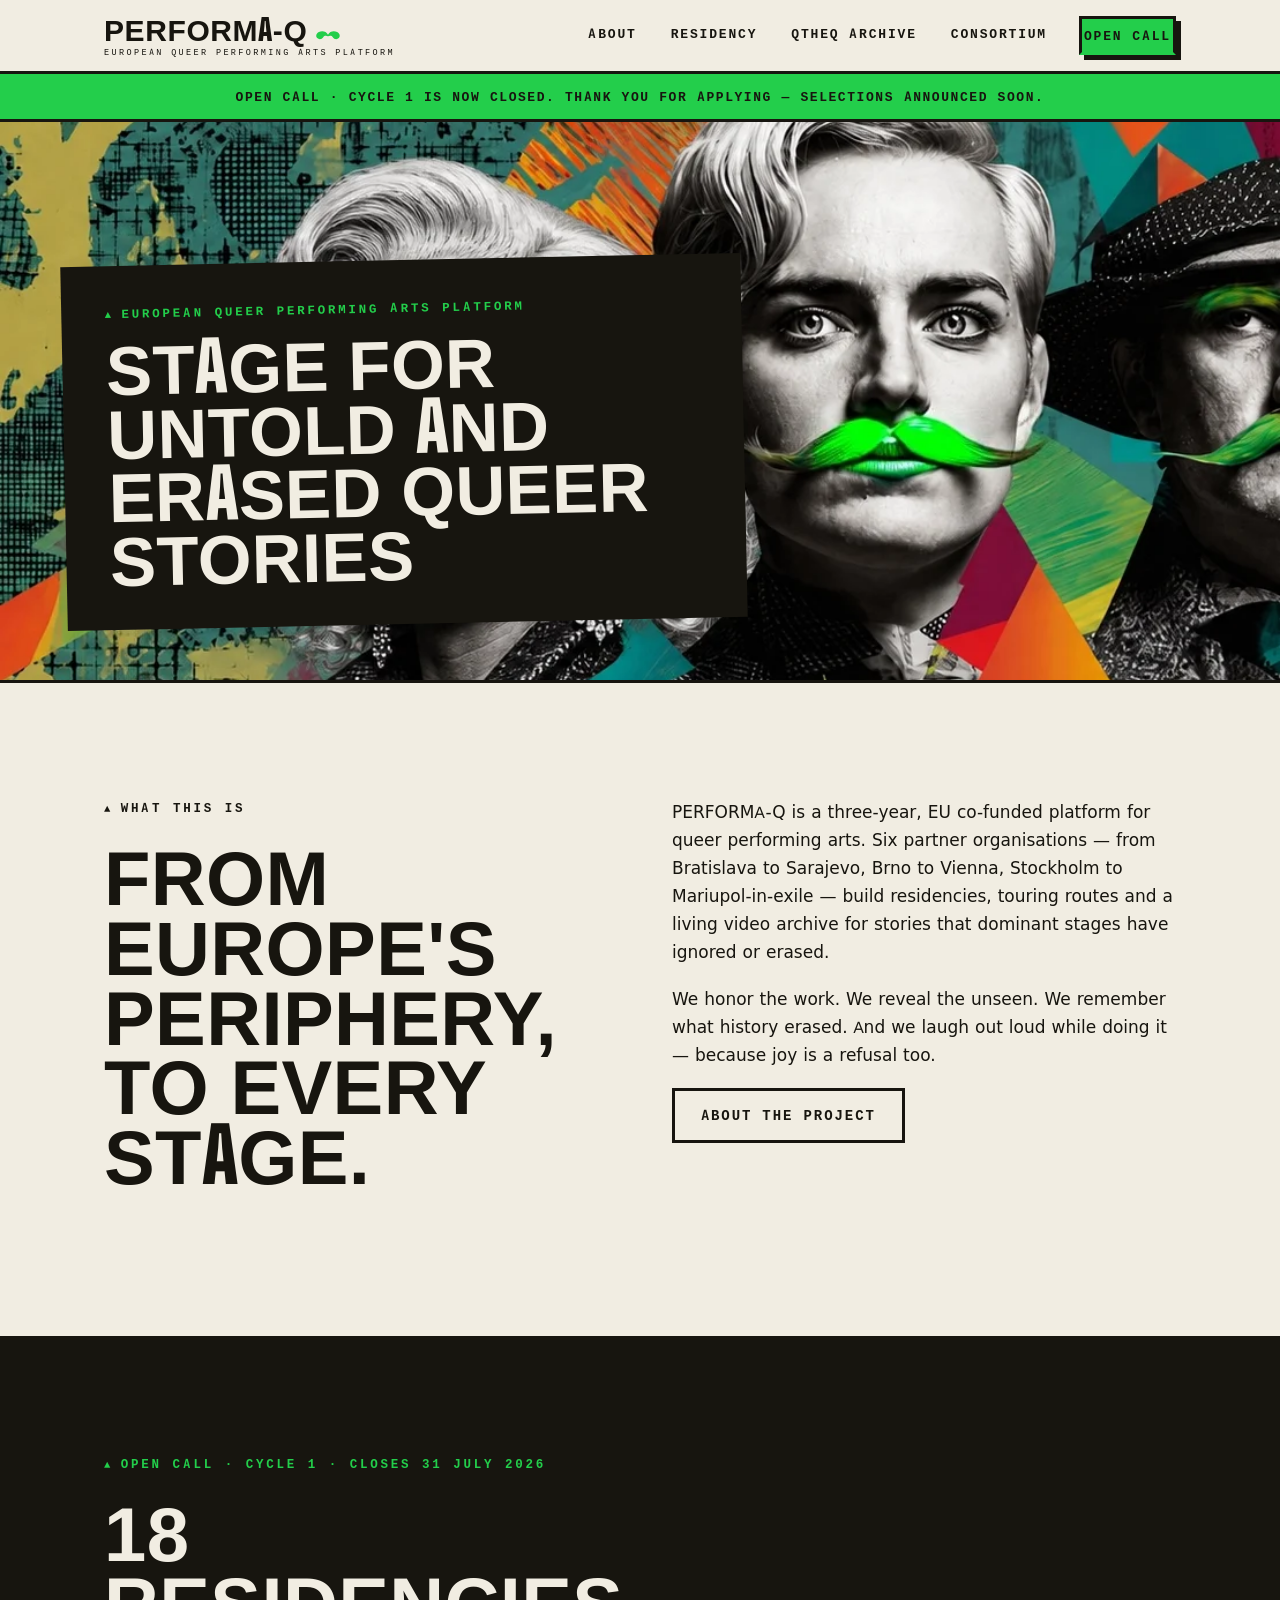
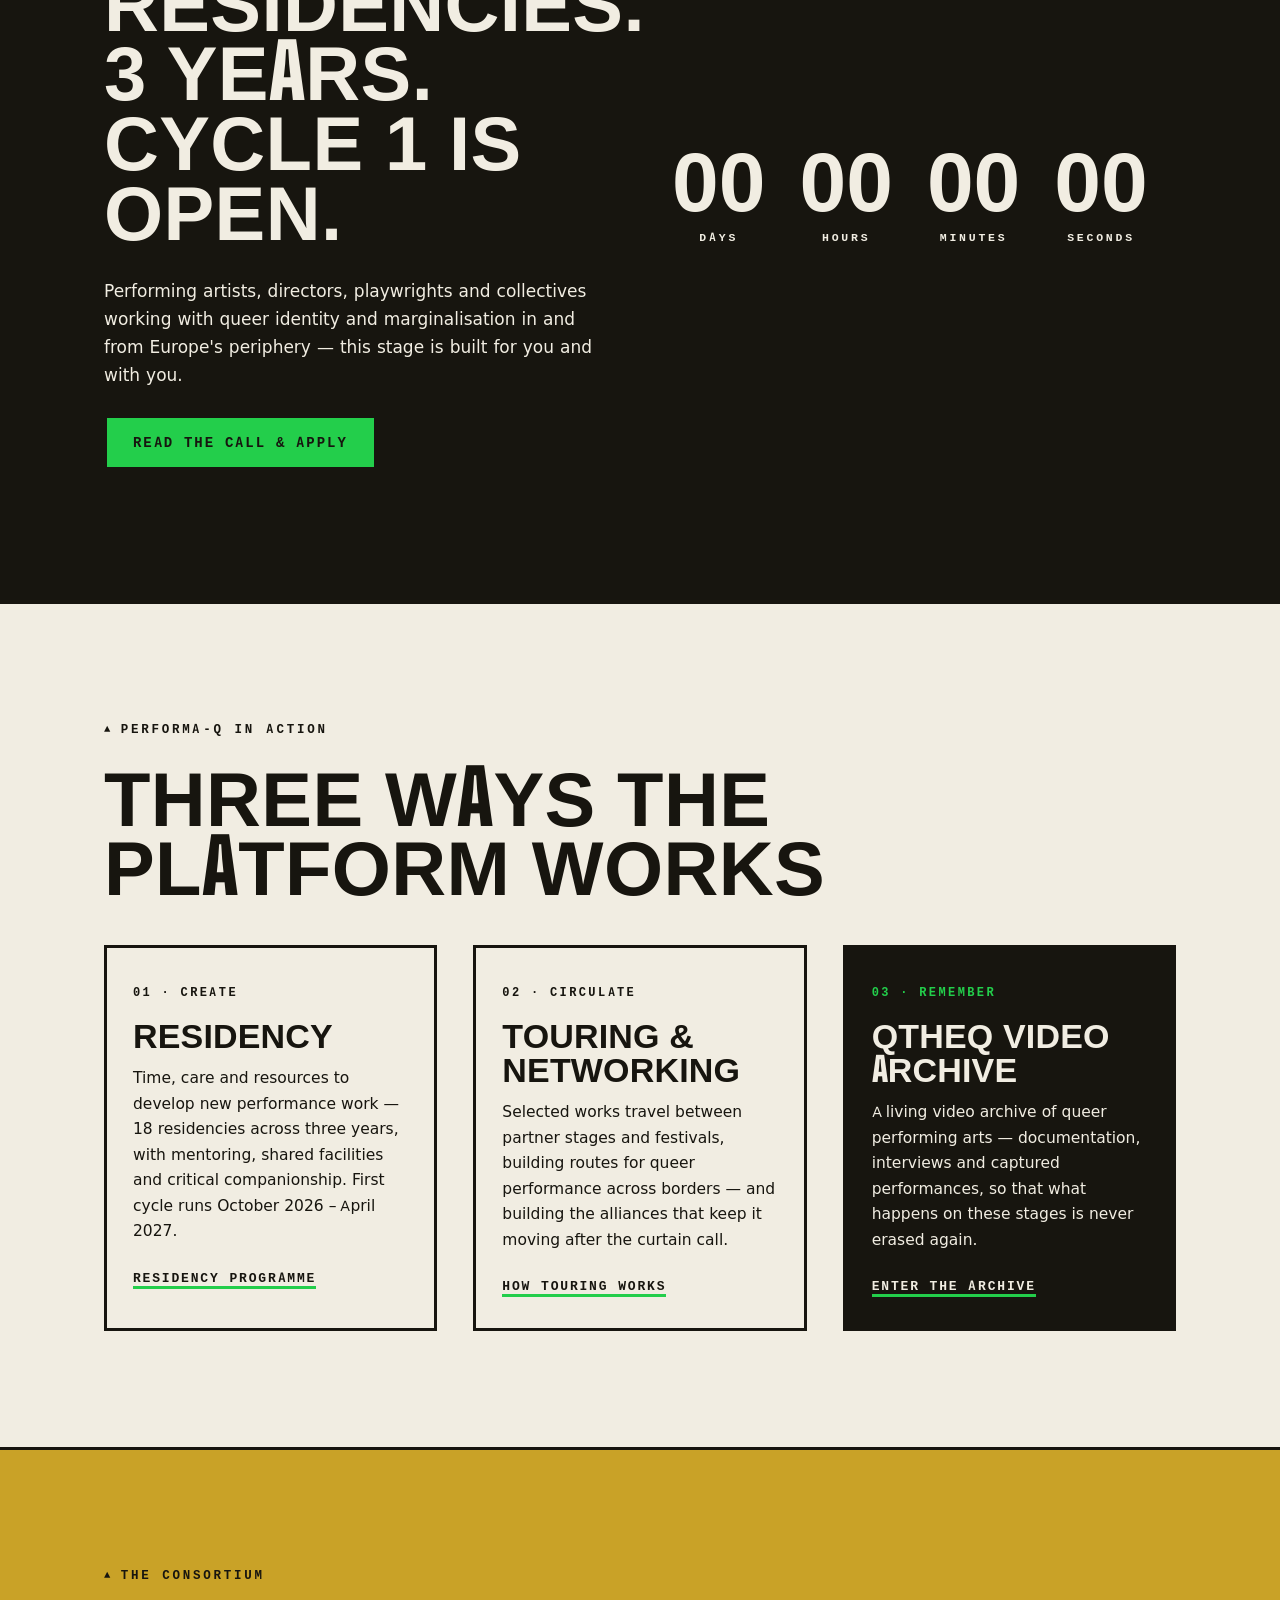
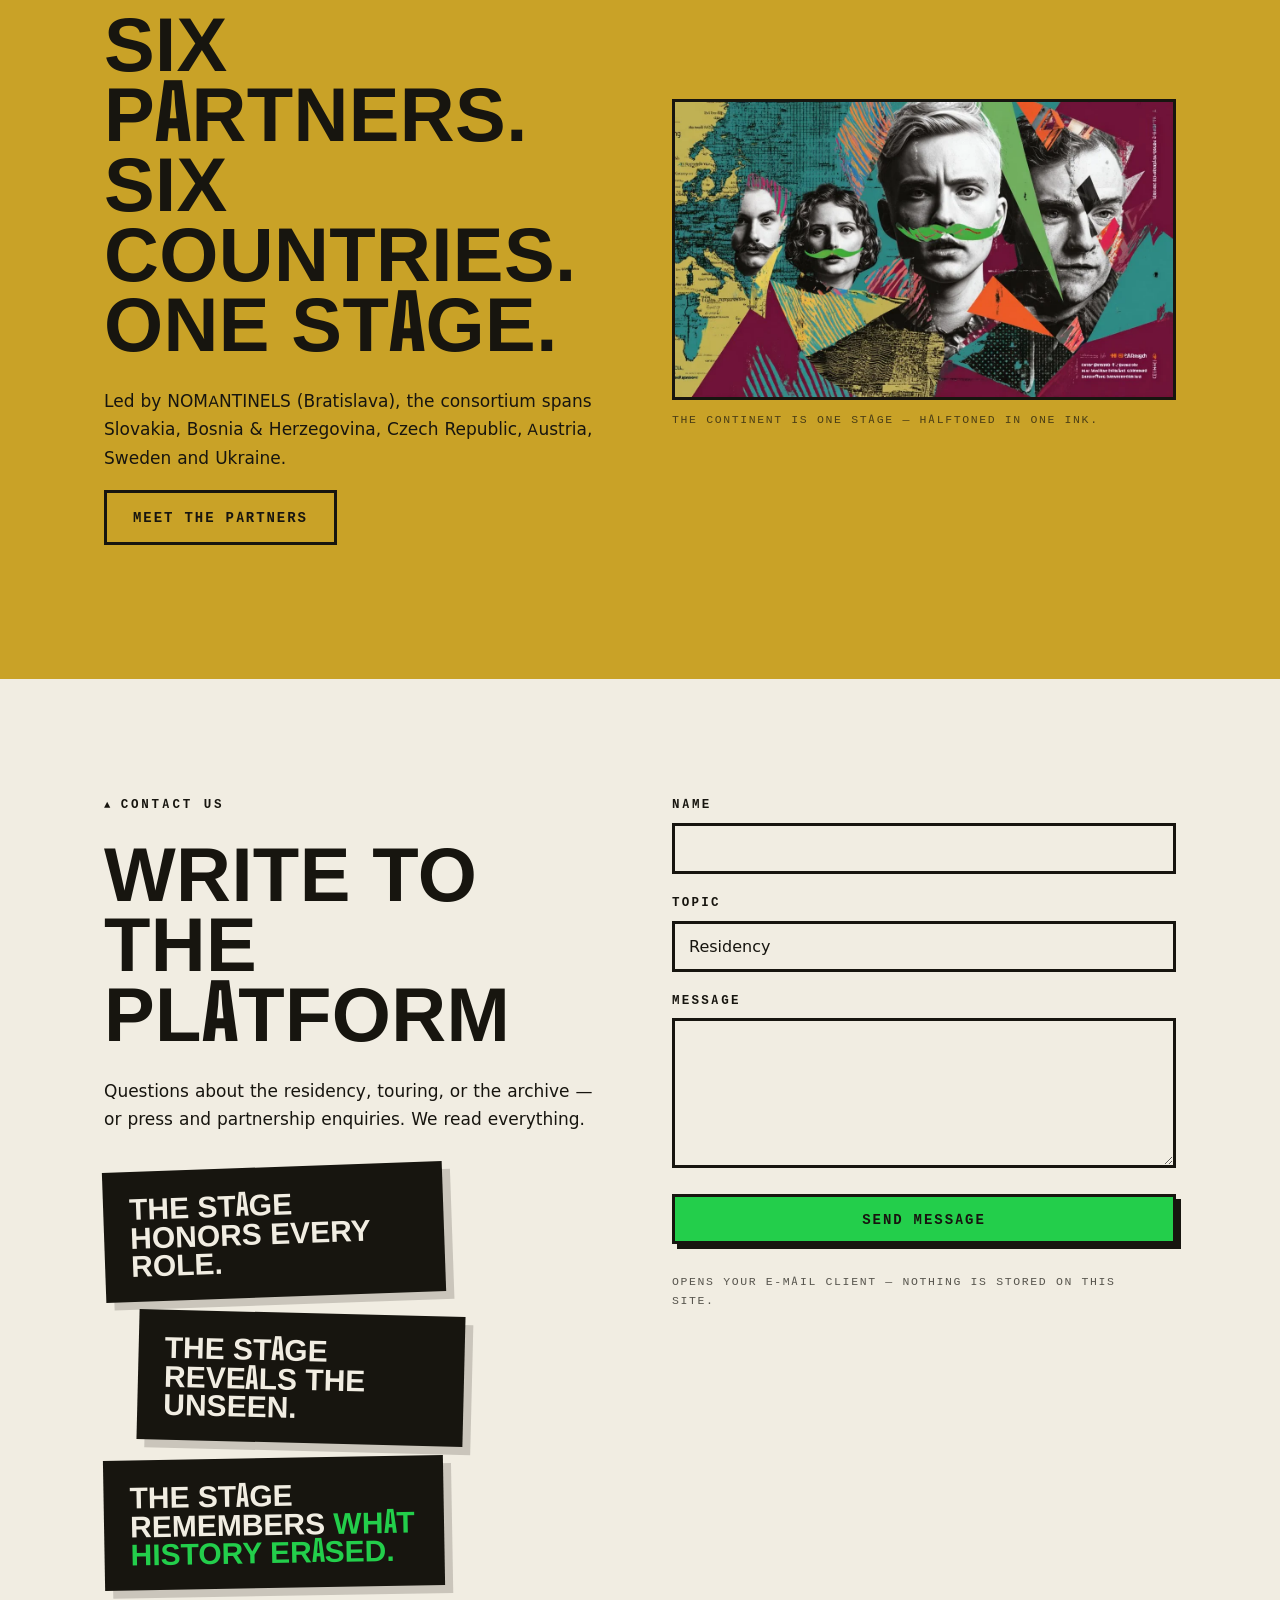
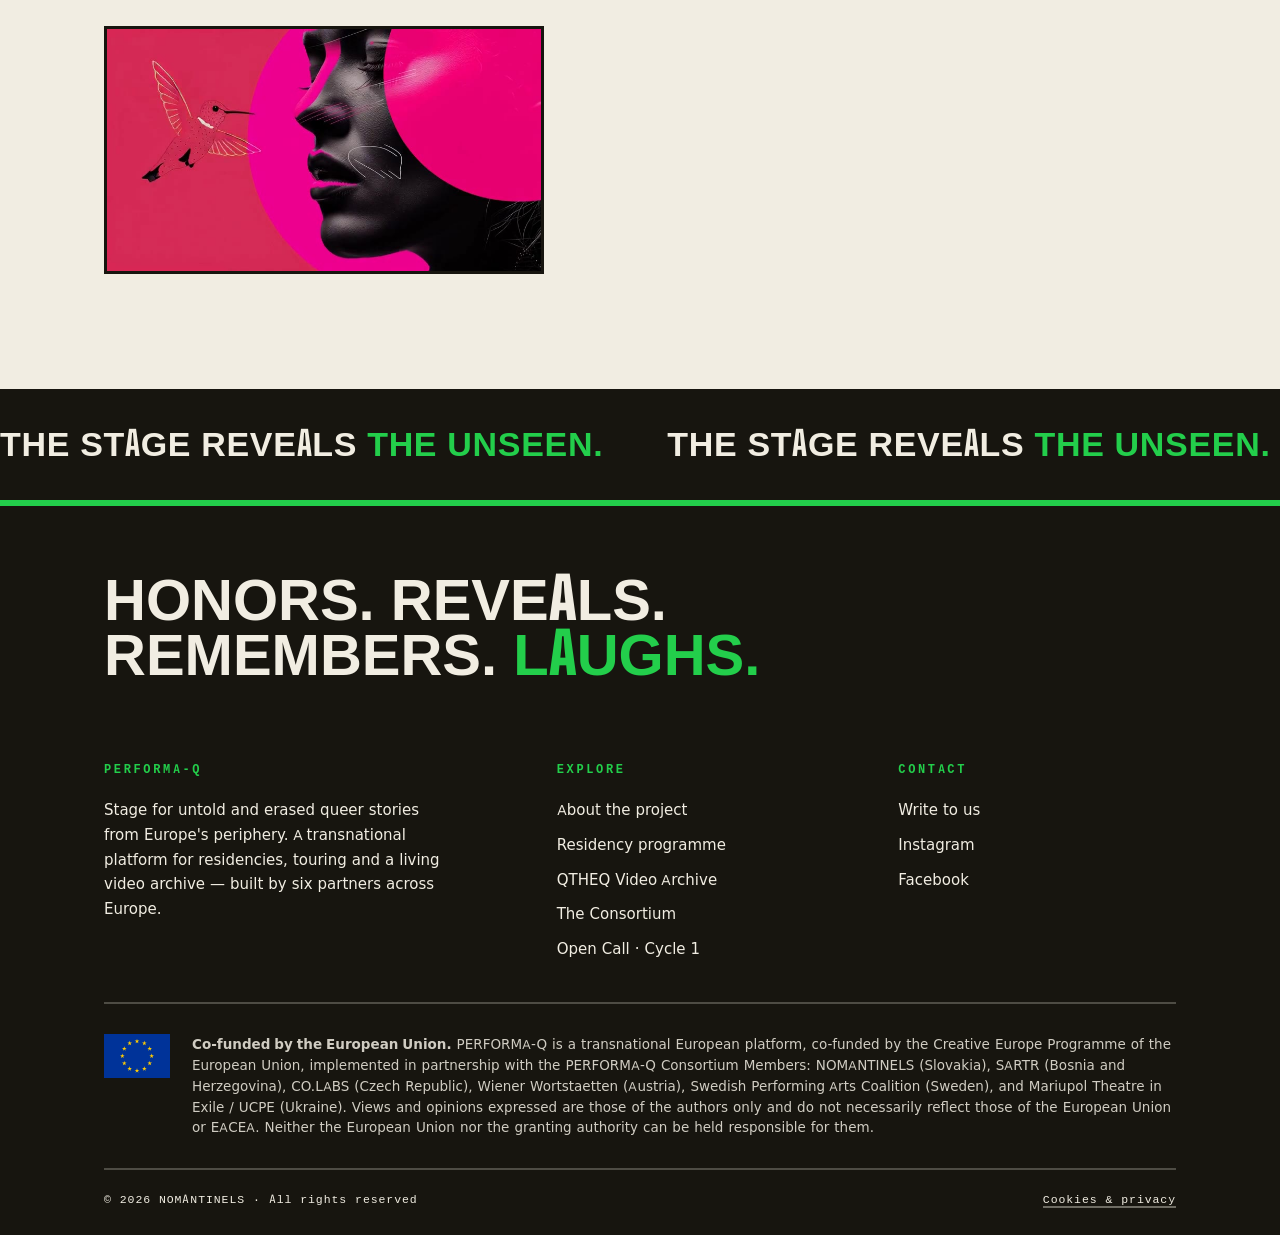
==== index.html @ 9d26e01e "Birds update + fix contact form email typo" ====
<!DOCTYPE html>
<html lang="en">
<head>
<meta charset="utf-8">
<meta name="viewport" content="width=device-width, initial-scale=1">
<title>PERFORMA-Q — Stage for Untold and Erased Queer Stories</title>
<meta name="description" content="PERFORMA-Q is a European Queer Performing Arts Platform: residencies, touring and a living video archive for queer stories from Europe's periphery. Open Call Cycle 1 closes 31 July 2026.">
<meta property="og:title" content="PERFORMA-Q — Stage for Untold and Erased Queer Stories">
<meta property="og:description" content="PERFORMA-Q is a European Queer Performing Arts Platform: residencies, touring and a living video archive for queer stories from Europe's periphery. Open Call Cycle 1 closes 31 July 2026.">
<meta property="og:type" content="website">
<meta property="og:url" content="https://www.performa-q.eu/">
<meta property="og:image" content="https://www.performa-q.eu/img/hero-home.webp">
<link rel="icon" href="data:image/svg+xml,%3Csvg xmlns='http://www.w3.org/2000/svg' viewBox='0 0 64 64'%3E%3Crect width='64' height='64' fill='%2317150F'/%3E%3Cpath d='M17 40 L25 24 L33 40 Z' fill='%2323CE4B'/%3E%3Ctext x='38' y='42' font-family='Arial Black,Arial' font-size='26' font-weight='900' fill='%23F1EDE2'%3EQ%3C/text%3E%3C/svg%3E">
<link rel="stylesheet" href="css/style.css">
</head>
<body>
<a class="skip-link" href="#main">Skip to content</a>
<header class="site-head">
  <div class="bar">
    <a class="brand" href="index.html" aria-label="PERFORMA-Q — home">
      <span class="wm">PERFORMA-Q<svg class="stache" viewBox="0 0 60 24" aria-hidden="true"><path fill="#23CE4B" d="M30 10 C26 2 16 0 9 4 C3 7 1 14 5 18 C9 22 16 21 19 16 C21 13 24 12 27 13 L30 14 L33 13 C36 12 39 13 41 16 C44 21 51 22 55 18 C59 14 57 7 51 4 C44 0 34 2 30 10 Z"/></svg></span>
      <span class="tag">European Queer Performing Arts Platform</span>
    </a>
    <button class="nav-toggle" aria-expanded="false" aria-controls="mainnav">Menu</button>
    <nav class="main" id="mainnav" aria-label="Main">
      <a href="about.html">About</a>
      <a href="residency.html">Residency</a>
      <a href="qtheq.html">QTHEQ Archive</a>
      <a href="consortium.html">Consortium</a>
      <a class="btn" href="open-call.html">Open Call</a>
    </nav>
  </div>
</header>
<div class="deadline-strip"><div class="in" data-deadline-msg>
  <span>Open Call · Cycle 1 closes 31 July 2026</span>
  <span aria-hidden="true">▲</span>
  <span><span data-count="days">–</span>d : <span data-count="hours">–</span>h : <span data-count="minutes">–</span>m left</span>
  <span aria-hidden="true">▲</span>
  <a href="open-call.html">Apply now</a>
</div></div>
<main id="main">

<div class="hero">
  <img class="img" src="img/hero-home.webp" alt="Collage: a drag performer and a person with a signal-green mustache in front of a halftone map of Europe" fetchpriority="high">
  <div class="plate">
    <p class="eyebrow green">European Queer Performing Arts Platform</p>
    <h1>Stage for untold and erased queer stories</h1>
  </div>
</div>

<section>
  <div class="wrap grid-2">
    <div class="rv">
      <p class="eyebrow">What this is</p>
      <h2>From Europe's periphery, to every stage.</h2>
    </div>
    <div class="rv">
      <p>PERFORMA-Q is a three-year, EU co-funded platform for queer performing arts. Six partner organisations — from Bratislava to Sarajevo, Brno to Vienna, Stockholm to Mariupol-in-exile — build residencies, touring routes and a living video archive for stories that dominant stages have ignored or erased.</p>
      <p>We honor the work. We reveal the unseen. We remember what history erased. And we laugh out loud while doing it — because joy is a refusal too.</p>
      <p><a class="btn ghost" href="about.html">About the project</a></p>
    </div>
  </div>
</section>

<section class="band-ink on-dark ruled">
  <div class="wrap">
    <p class="eyebrow green">Open Call · Cycle 1 · closes 31 July 2026</p>
    <div class="grid-2" style="align-items:center">
      <div class="rv">
        <h2>18 residencies.<br>3 years.<br>Cycle 1 is open.</h2>
        <p style="margin-top:20px">Performing artists, directors, playwrights and collectives working with queer identity and marginalisation in and from Europe's periphery — this stage is built for you and with you.</p>
        <p style="display:flex;gap:16px;flex-wrap:wrap;margin-top:26px">
          <a class="btn" href="open-call.html">Read the call &amp; apply</a>
        </p>
      </div>
      <div class="countdown rv" role="timer" aria-label="Time remaining until the application deadline">
        <div class="cell"><span class="n" data-count="days">–</span><span class="l">Days</span></div>
        <div class="cell"><span class="n" data-count="hours">–</span><span class="l">Hours</span></div>
        <div class="cell"><span class="n" data-count="minutes">–</span><span class="l">Minutes</span></div>
        <div class="cell"><span class="n" data-count="seconds">–</span><span class="l">Seconds</span></div>
      </div>
    </div>
  </div>
</section>

<section>
  <div class="wrap">
    <p class="eyebrow">PERFORMA-Q in action</p>
    <h2 style="max-width:14ch">Three ways the platform works</h2>
    <div class="grid-3" style="margin-top:44px">
      <div class="tile rv">
        <span class="num">01 · CREATE</span>
        <h3>Residency</h3>
        <p style="font-size:15.5px">Time, care and resources to develop new performance work — 18 residencies across three years, with mentoring, shared facilities and critical companionship. First cycle runs October 2026 – April 2027.</p>
        <a class="more" href="residency.html">Residency programme</a>
      </div>
      <div class="tile rv">
        <span class="num">02 · CIRCULATE</span>
        <h3>Touring &amp; Networking</h3>
        <p style="font-size:15.5px">Selected works travel between partner stages and festivals, building routes for queer performance across borders — and building the alliances that keep it moving after the curtain call.</p>
        <a class="more" href="about.html#touring">How touring works</a>
      </div>
      <div class="tile dark rv">
        <span class="num" style="color:#23CE4B">03 · REMEMBER</span>
        <h3>QTHEQ Video Archive</h3>
        <p style="font-size:15.5px">A living video archive of queer performing arts — documentation, interviews and captured performances, so that what happens on these stages is never erased again.</p>
        <a class="more" href="qtheq.html" style="color:#F1EDE2">Enter the archive</a>
      </div>
    </div>
  </div>
</section>

<section class="band-mustard ruled">
  <div class="wrap grid-2" style="align-items:center">
    <div class="rv">
      <p class="eyebrow">The Consortium</p>
      <h2>Six partners.<br>Six countries.<br>One stage.</h2>
      <p style="margin-top:18px">Led by NOMANTINELS (Bratislava), the consortium spans Slovakia, Bosnia &amp; Herzegovina, Czech Republic, Austria, Sweden and Ukraine.</p>
      <p><a class="btn ghost" href="consortium.html">Meet the partners</a></p>
    </div>
    <figure class="rv" style="margin:0">
      <img src="img/europe-map.webp" alt="Halftone map of Europe collaged with black-and-white portraits wearing green mustaches" style="border:3px solid #17150F">
      <figcaption class="figure-note">The continent is one stage — halftoned in one ink.</figcaption>
    </figure>
  </div>
</section>

<section id="contact">
  <div class="wrap grid-2">
    <div class="rv">
      <p class="eyebrow">Contact us</p>
      <h2>Write to the platform</h2>
      <p>Questions about the residency, touring, or the archive — or press and partnership enquiries. We read everything.</p>
      <div style="display:grid;gap:16px;margin-top:34px;max-width:360px">
        <div class="postit r1">The stage honors every role.</div>
        <div class="postit r2" style="margin-left:34px">The stage reveals the unseen.</div>
        <div class="postit r3">The stage remembers <em>what history erased.</em></div>
      </div>
      <video autoplay muted loop playsinline preload="metadata" poster="img/contact-hummingbird-poster.jpg" aria-label="Animated collage: profile of a woman in magenta with a line-drawn hummingbird" style="display:block;width:100%;max-width:440px;margin-top:38px;border:3px solid #17150F">
        <source src="video/contact_hummingbird.mp4" type="video/mp4">
      </video>
    </div>
    <form class="contact rv" aria-label="Contact form">
      <div>
        <label for="c-name">Name</label>
        <input id="c-name" name="name" type="text" autocomplete="name" required>
      </div>
      <div>
        <label for="c-topic">Topic</label>
        <select id="c-topic" name="topic">
          <option>Residency</option>
          <option>Touring</option>
          <option>Queer Archive</option>
          <option>Press</option>
          <option>Other</option>
        </select>
      </div>
      <div>
        <label for="c-msg">Message</label>
        <textarea id="c-msg" name="message" required></textarea>
      </div>
      <button class="btn" type="submit">Send message</button>
      <p class="figure-note">Opens your e-mail client — nothing is stored on this site.</p>
    </form>
  </div>
</section>

</main>
<div class="slogan-band" aria-hidden="true"><div class="inner"><span>THE STAGE REVEALS <em>THE UNSEEN.</em></span><span>THE STAGE REVEALS <em>THE UNSEEN.</em></span><span>THE STAGE REVEALS <em>THE UNSEEN.</em></span><span>THE STAGE REVEALS <em>THE UNSEEN.</em></span><span>THE STAGE REVEALS <em>THE UNSEEN.</em></span><span>THE STAGE REVEALS <em>THE UNSEEN.</em></span><span>THE STAGE REVEALS <em>THE UNSEEN.</em></span><span>THE STAGE REVEALS <em>THE UNSEEN.</em></span></div></div>
<footer class="site on-dark">
  <div class="wrap">
    <div class="footer-verbs" aria-hidden="true">Honors. Reveals.<br>Remembers. <span class="l">Laughs.</span></div>
    <div class="cols">
      <div>
        <h4>PERFORMA-Q</h4>
        <p style="max-width:44ch;font-size:15px">Stage for untold and erased queer stories from Europe's periphery. A transnational platform for residencies, touring and a living video archive — built by six partners across Europe.</p>
      </div>
      <div>
        <h4>Explore</h4>
        <ul>
          <li><a href="about.html">About the project</a></li>
          <li><a href="residency.html">Residency programme</a></li>
          <li><a href="qtheq.html">QTHEQ Video Archive</a></li>
          <li><a href="consortium.html">The Consortium</a></li>
          <li><a href="open-call.html">Open Call · Cycle 1</a></li>
        </ul>
      </div>
      <div>
        <h4>Contact</h4>
        <ul>
          <li><a href="index.html#contact">Write to us</a></li>
          <li><a href="https://www.instagram.com/nomantinels/" rel="noopener">Instagram</a></li>
          <li><a href="https://www.facebook.com/profile.php?id=61590369524751" rel="noopener">Facebook</a></li>
        </ul>
      </div>
    </div>
    <div class="eu-note">
      <svg width="66" height="44" viewBox="0 0 66 44" xmlns="http://www.w3.org/2000/svg" role="img" aria-label="Flag of the European Union"><rect width="66" height="44" fill="#003399"/><g fill="#FFCC00"><path d="M33.00 4.89L33.55 6.58L35.32 6.58L33.89 7.62L34.44 9.31L33.00 8.27L31.56 9.31L32.11 7.62L30.68 6.58L32.45 6.58Z"/><path d="M40.33 6.85L40.88 8.54L42.66 8.54L41.22 9.59L41.77 11.28L40.33 10.23L38.90 11.28L39.45 9.59L38.01 8.54L39.78 8.54Z"/><path d="M45.70 12.22L46.25 13.91L48.03 13.91L46.59 14.96L47.14 16.64L45.70 15.60L44.26 16.64L44.81 14.96L43.38 13.91L45.15 13.91Z"/><path d="M47.67 19.56L48.22 21.24L49.99 21.24L48.55 22.29L49.10 23.98L47.67 22.93L46.23 23.98L46.78 22.29L45.34 21.24L47.12 21.24Z"/><path d="M45.70 26.89L46.25 28.58L48.03 28.58L46.59 29.62L47.14 31.31L45.70 30.27L44.26 31.31L44.81 29.62L43.38 28.58L45.15 28.58Z"/><path d="M40.33 32.26L40.88 33.95L42.66 33.95L41.22 34.99L41.77 36.68L40.33 35.64L38.90 36.68L39.45 34.99L38.01 33.95L39.78 33.95Z"/><path d="M33.00 34.22L33.55 35.91L35.32 35.91L33.89 36.96L34.44 38.64L33.00 37.60L31.56 38.64L32.11 36.96L30.68 35.91L32.45 35.91Z"/><path d="M25.67 32.26L26.22 33.95L27.99 33.95L26.55 34.99L27.10 36.68L25.67 35.64L24.23 36.68L24.78 34.99L23.34 33.95L25.12 33.95Z"/><path d="M20.30 26.89L20.85 28.58L22.62 28.58L21.19 29.62L21.74 31.31L20.30 30.27L18.86 31.31L19.41 29.62L17.97 28.58L19.75 28.58Z"/><path d="M18.33 19.56L18.88 21.24L20.66 21.24L19.22 22.29L19.77 23.98L18.33 22.93L16.90 23.98L17.45 22.29L16.01 21.24L17.78 21.24Z"/><path d="M20.30 12.22L20.85 13.91L22.62 13.91L21.19 14.96L21.74 16.64L20.30 15.60L18.86 16.64L19.41 14.96L17.97 13.91L19.75 13.91Z"/><path d="M25.67 6.85L26.22 8.54L27.99 8.54L26.55 9.59L27.10 11.28L25.67 10.23L24.23 11.28L24.78 9.59L23.34 8.54L25.12 8.54Z"/></g></svg>
      <p><strong>Co-funded by the European Union.</strong> PERFORMA-Q is a transnational European platform, co-funded by the Creative Europe Programme of the European Union, implemented in partnership with the PERFORMA-Q Consortium Members: NOMANTINELS (Slovakia), SARTR (Bosnia and Herzegovina), CO.LABS (Czech Republic), Wiener Wortstaetten (Austria), Swedish Performing Arts Coalition (Sweden), and Mariupol Theatre in Exile / UCPE (Ukraine). Views and opinions expressed are those of the authors only and do not necessarily reflect those of the European Union or EACEA. Neither the European Union nor the granting authority can be held responsible for them.</p>
    </div>
    <div class="legal">
      <span>© 2026 NOMANTINELS · All rights reserved</span>
      <span><a href="#" style="border-bottom:2px solid rgba(241,237,226,.4)">Cookies &amp; privacy</a></span>
    </div>
  </div>
</footer>
<script src="js/main.js"></script>
</body>
</html>
---- css/style.css ----
/* ============================================================
   PERFORMA-Q · performa-q.eu · v2 site
   Design tokens from Brand Manual v.02 + Appendix M (2026)
   Type: Big Shoulders Display · Work Sans · JetBrains Mono ·
         Instrument Serif · Silkscreen
   ============================================================ */

/* ---------- fonts (self-hosted, GDPR-safe) ---------- */
@font-face{font-family:'Big Shoulders Display';font-style:normal;font-weight:700;font-display:swap;src:url('../fonts/big-shoulders-display-latin-ext-700-normal.woff2') format('woff2'),url('../fonts/big-shoulders-display-latin-700-normal.woff2') format('woff2')}
@font-face{font-family:'Big Shoulders Display';font-style:normal;font-weight:800;font-display:swap;src:url('../fonts/big-shoulders-display-latin-ext-800-normal.woff2') format('woff2'),url('../fonts/big-shoulders-display-latin-800-normal.woff2') format('woff2')}
@font-face{font-family:'Big Shoulders Display';font-style:normal;font-weight:900;font-display:swap;src:url('../fonts/big-shoulders-display-latin-ext-900-normal.woff2') format('woff2'),url('../fonts/big-shoulders-display-latin-900-normal.woff2') format('woff2')}
@font-face{font-family:'Work Sans';font-style:normal;font-weight:400;font-display:swap;src:url('../fonts/work-sans-latin-ext-400-normal.woff2') format('woff2'),url('../fonts/work-sans-latin-400-normal.woff2') format('woff2')}
@font-face{font-family:'Work Sans';font-style:italic;font-weight:400;font-display:swap;src:url('../fonts/work-sans-latin-ext-400-italic.woff2') format('woff2'),url('../fonts/work-sans-latin-400-italic.woff2') format('woff2')}
@font-face{font-family:'Work Sans';font-style:normal;font-weight:500;font-display:swap;src:url('../fonts/work-sans-latin-ext-500-normal.woff2') format('woff2'),url('../fonts/work-sans-latin-500-normal.woff2') format('woff2')}
@font-face{font-family:'Work Sans';font-style:normal;font-weight:600;font-display:swap;src:url('../fonts/work-sans-latin-ext-600-normal.woff2') format('woff2'),url('../fonts/work-sans-latin-600-normal.woff2') format('woff2')}
@font-face{font-family:'JetBrains Mono';font-style:normal;font-weight:400;font-display:swap;src:url('../fonts/jetbrains-mono-latin-ext-400-normal.woff2') format('woff2'),url('../fonts/jetbrains-mono-latin-400-normal.woff2') format('woff2')}
@font-face{font-family:'JetBrains Mono';font-style:normal;font-weight:700;font-display:swap;src:url('../fonts/jetbrains-mono-latin-ext-700-normal.woff2') format('woff2'),url('../fonts/jetbrains-mono-latin-700-normal.woff2') format('woff2')}
@font-face{font-family:'Instrument Serif';font-style:normal;font-weight:400;font-display:swap;src:url('../fonts/instrument-serif-latin-400-normal.woff2') format('woff2')}
@font-face{font-family:'Instrument Serif';font-style:italic;font-weight:400;font-display:swap;src:url('../fonts/instrument-serif-latin-400-italic.woff2') format('woff2')}
@font-face{font-family:'Silkscreen';font-style:normal;font-weight:400;font-display:swap;src:url('../fonts/silkscreen-latin-400-normal.woff2') format('woff2')}

/* ---------- tokens ---------- */
:root{
  --ink:#17150F;
  --cream:#F1EDE2;
  --paper:#E8E2D2;
  --signal:#23CE4B;      /* sacred — action + LAUGHS only */
  --mustard:#C9A227;
  --sangria:#6E1F35;
  --teal:#1E7F80;
  --coral:#E8492A;
  --magenta:#B02A6B;

  --display:'Big Shoulders Display',Impact,sans-serif;
  --body:'Work Sans',system-ui,sans-serif;
  --mono:'JetBrains Mono',ui-monospace,monospace;
  --serif:'Instrument Serif',Georgia,serif;
  --pixel:'Silkscreen',monospace;

  --max:1200px;
  --pad:clamp(20px,5vw,64px);
  --rule:3px solid var(--ink);
}

/* ---------- base ---------- */
*,*::before,*::after{box-sizing:border-box}
html{scroll-behavior:smooth}
@media(prefers-reduced-motion:reduce){html{scroll-behavior:auto}}
body{margin:0;background:var(--cream);color:var(--ink);font-family:var(--body);font-size:17px;line-height:1.65;-webkit-font-smoothing:antialiased}
img{max-width:100%;display:block}
a{color:inherit}
h1,h2,h3{font-family:var(--display);font-weight:900;text-transform:uppercase;line-height:.92;letter-spacing:.005em;margin:0 0 .4em}
h1{font-size:clamp(52px,9vw,124px)}
h2{font-size:clamp(38px,6vw,76px)}
h3{font-size:clamp(24px,3vw,34px);line-height:1}
p{margin:0 0 1.1em;max-width:68ch}
strong{font-weight:600}
::selection{background:var(--signal);color:var(--ink)}

.skip-link{position:absolute;left:-9999px;top:0;background:var(--signal);color:var(--ink);padding:10px 18px;font-family:var(--mono);font-size:13px;z-index:200}
.skip-link:focus{left:0}

:focus-visible{outline:3px solid var(--signal);outline-offset:3px}
.on-dark :focus-visible{outline-color:var(--signal)}

/* ---------- utilities ---------- */
.wrap{max-width:var(--max);margin:0 auto;padding-left:var(--pad);padding-right:var(--pad)}
.eyebrow{font-family:var(--mono);font-size:12.5px;font-weight:700;letter-spacing:.22em;text-transform:uppercase;display:flex;align-items:center;gap:.6em;margin-bottom:22px}
.eyebrow::before{content:'▲';font-size:.85em}
.eyebrow.green{color:var(--signal)}
.eyebrow.coral{color:var(--coral)}
.mono{font-family:var(--mono)}
.serif-pull{font-family:var(--serif);font-style:italic;font-size:clamp(24px,3.2vw,36px);line-height:1.25;text-transform:none;max-width:26ch}

/* ---------- header ---------- */
.site-head{position:sticky;top:0;z-index:100;background:var(--cream);border-bottom:var(--rule)}
.site-head .bar{display:flex;align-items:center;justify-content:space-between;gap:24px;padding:14px var(--pad);max-width:var(--max);margin:0 auto}
.brand{display:flex;flex-direction:column;text-decoration:none;line-height:1}
.brand .wm{font-family:var(--display);font-weight:900;font-size:30px;letter-spacing:.02em;text-transform:uppercase;position:relative}
.brand .tag{font-family:var(--mono);font-size:8.5px;letter-spacing:.28em;margin-top:4px;text-transform:uppercase}
.brand .stache{display:inline-block;width:26px;height:11px;margin-left:8px;vertical-align:baseline;transition:transform .25s}
.brand:hover .stache{transform:scale(1.18) rotate(-6deg)}
nav.main{display:flex;align-items:center;gap:clamp(14px,2.4vw,30px)}
nav.main a{font-family:var(--mono);font-size:13px;font-weight:700;letter-spacing:.14em;text-transform:uppercase;text-decoration:none;padding:6px 2px;border-bottom:3px solid transparent}
nav.main a:hover{border-bottom-color:var(--ink)}
nav.main a[aria-current="page"]{border-bottom-color:var(--signal)}
.btn{display:inline-block;font-family:var(--mono);font-weight:700;font-size:14px;letter-spacing:.14em;text-transform:uppercase;text-decoration:none;background:var(--signal);color:var(--ink);padding:13px 26px;border:3px solid var(--ink);box-shadow:5px 5px 0 var(--ink);transition:transform .15s,box-shadow .15s}
.btn:hover{transform:translate(2px,2px);box-shadow:2px 2px 0 var(--ink)}
.btn.ghost{background:transparent;color:inherit;box-shadow:none;border-color:currentColor}
.btn.ghost:hover{background:var(--ink);color:var(--cream);transform:none}
.btn.on-ink{border-color:var(--cream);box-shadow:5px 5px 0 var(--cream)}
.btn.on-ink:hover{box-shadow:2px 2px 0 var(--cream)}
.nav-toggle{display:none;background:none;border:3px solid var(--ink);font-family:var(--mono);font-weight:700;font-size:13px;letter-spacing:.12em;padding:9px 14px;cursor:pointer;text-transform:uppercase}
@media(max-width:920px){
  .nav-toggle{display:block}
  nav.main{display:none;position:absolute;top:100%;left:0;right:0;background:var(--cream);border-bottom:var(--rule);flex-direction:column;align-items:stretch;padding:10px var(--pad) 24px;gap:4px}
  nav.main.open{display:flex}
  nav.main a{padding:13px 2px;border-bottom:2px solid rgba(23,21,15,.15)}
  nav.main .btn{margin-top:14px;text-align:center}
}

/* ---------- slogan band (signature) ---------- */
.slogan-band{background:var(--ink);color:var(--cream);overflow:hidden;padding:26px 0;border-bottom:var(--rule)}
.slogan-band .inner{display:flex;gap:64px;white-space:nowrap;font-family:var(--display);font-weight:800;font-size:clamp(22px,3vw,34px);text-transform:uppercase;letter-spacing:.02em;animation:ticker 28s linear infinite}
.slogan-band .inner span em{font-style:normal;color:var(--signal)}
@keyframes ticker{from{transform:translateX(0)}to{transform:translateX(-50%)}}
@media(prefers-reduced-motion:reduce){.slogan-band .inner{animation:none;white-space:normal;flex-wrap:wrap;gap:12px 40px;padding:0 var(--pad)}}

/* ---------- hero ---------- */
.hero{position:relative;border-bottom:var(--rule);background:var(--mustard)}
.hero .img{width:100%;height:clamp(420px,62vh,680px);object-fit:cover;object-position:center 30%}
.hero .plate{position:absolute;left:var(--pad);bottom:clamp(24px,5vw,56px);background:var(--ink);color:var(--cream);padding:clamp(20px,3vw,40px) clamp(24px,3.4vw,48px);max-width:min(680px,86%);transform:rotate(-1.2deg)}
.hero .plate h1{font-size:clamp(38px,5.4vw,72px);margin:0}
.hero .plate .eyebrow{color:var(--signal);margin-bottom:12px}
.hero.sub{background:var(--ink)}
.hero.sub .img{height:clamp(300px,42vh,460px);opacity:.92}

/* ---------- sections ---------- */
section{padding:clamp(56px,9vw,120px) 0}
section.tight{padding:clamp(40px,6vw,72px) 0}
.band-ink{background:var(--ink);color:var(--cream)}
.band-mustard{background:var(--mustard)}
.band-sangria{background:var(--sangria);color:var(--cream)}
.band-teal{background:var(--teal);color:var(--cream)}
.band-magenta{background:var(--magenta);color:var(--cream)}
.band-paper{background:var(--paper)}
.band-coral{background:var(--coral);color:var(--cream)}
.ruled{border-top:var(--rule)}

.grid-2{display:grid;grid-template-columns:repeat(2,minmax(0,1fr));gap:clamp(28px,5vw,72px);align-items:start}
.grid-3{display:grid;grid-template-columns:repeat(3,minmax(0,1fr));gap:clamp(20px,3vw,36px)}
@media(max-width:860px){.grid-2,.grid-3{grid-template-columns:minmax(0,1fr)}}

/* ---------- cards ---------- */
.tile{border:3px solid var(--ink);background:var(--cream);padding:28px 26px 30px;position:relative}
.tile h3{margin-top:14px}
.tile .num{font-family:var(--mono);font-size:12px;font-weight:700;letter-spacing:.2em}
.tile.dark{background:var(--ink);color:var(--cream);border-color:var(--ink)}
.tile a.more{font-family:var(--mono);font-size:13px;font-weight:700;letter-spacing:.14em;text-transform:uppercase;text-decoration:none;border-bottom:3px solid var(--signal)}
.tile a.more:hover{background:var(--signal)}

/* postit slogans */
.postit{background:var(--ink);color:var(--cream);font-family:var(--display);font-weight:800;text-transform:uppercase;font-size:clamp(22px,2.6vw,30px);line-height:.95;padding:22px 26px;box-shadow:8px 8px 0 rgba(23,21,15,.18);max-width:340px}
.postit em{font-style:normal;color:var(--signal)}
.postit.r1{transform:rotate(-2deg)}
.postit.r2{transform:rotate(1.4deg)}
.postit.r3{transform:rotate(-1deg)}

/* traits + refusals */
.trait{padding:30px 26px;color:var(--cream);min-height:190px;display:flex;flex-direction:column;justify-content:space-between}
.trait .word{font-family:var(--display);font-weight:900;font-size:clamp(30px,3.4vw,42px);text-transform:uppercase;line-height:.9}
.trait .word .q{color:var(--signal)}
.trait p{font-size:14.5px;line-height:1.5;margin:14px 0 0}
.refusal{font-family:var(--display);font-weight:900;font-size:clamp(26px,3vw,38px);color:var(--coral);text-transform:uppercase;line-height:.92}

/* ---------- countdown ---------- */
.countdown{display:flex;gap:clamp(14px,3vw,34px);flex-wrap:wrap}
.countdown .cell{text-align:center;min-width:84px}
.countdown .n{font-family:var(--display);font-weight:900;font-size:clamp(44px,7vw,84px);line-height:1;display:block}
.countdown .l{font-family:var(--mono);font-size:11.5px;font-weight:700;letter-spacing:.24em;text-transform:uppercase}

/* deadline strip */
.deadline-strip{background:var(--signal);color:var(--ink);border-bottom:var(--rule)}
.deadline-strip .in{display:flex;align-items:center;justify-content:center;gap:18px;flex-wrap:wrap;padding:12px var(--pad);font-family:var(--mono);font-size:13px;font-weight:700;letter-spacing:.12em;text-transform:uppercase;text-align:center}
.deadline-strip a{color:inherit}

/* ---------- partner list ---------- */
.partner{border-top:var(--rule);padding:30px 0;display:grid;grid-template-columns:170px minmax(0,1fr) auto;gap:26px;align-items:baseline}
.partner:last-child{border-bottom:var(--rule)}
.partner .cc{font-family:var(--mono);font-weight:700;font-size:13px;letter-spacing:.2em}
.partner h3{margin:0 0 8px}
.partner p{margin:0;font-size:15.5px;max-width:58ch}
.partner .role{display:inline-block;font-family:var(--mono);font-size:11px;font-weight:700;letter-spacing:.18em;background:var(--signal);padding:3px 10px;margin-left:10px;vertical-align:middle;text-transform:uppercase}
.partner a.site{font-family:var(--mono);font-size:13px;font-weight:700;letter-spacing:.1em;text-transform:uppercase;text-decoration:none;border-bottom:3px solid var(--signal);white-space:nowrap}
.partner a.site:hover{background:var(--signal)}
@media(max-width:760px){.partner{grid-template-columns:minmax(0,1fr)}}

/* ---------- QTHEQ pixel flavour ---------- */
.pixel{font-family:var(--pixel);letter-spacing:.04em}
.qtheq-card{border:3px solid var(--cream);padding:26px;background:rgba(241,237,226,.04)}
.qtheq-card h3{font-family:var(--pixel);font-size:17px;text-transform:uppercase;color:var(--signal)}
.qtheq-card p{font-size:15px}

/* ---------- forms ---------- */
form.contact{display:grid;gap:18px;max-width:560px}
form.contact label{font-family:var(--mono);font-size:12.5px;font-weight:700;letter-spacing:.18em;text-transform:uppercase;display:block;margin-bottom:8px}
form.contact input,form.contact select,form.contact textarea{width:100%;font-family:var(--body);font-size:16px;padding:13px 14px;border:3px solid var(--ink);background:var(--cream);color:var(--ink);border-radius:0;appearance:none}
form.contact textarea{min-height:150px;resize:vertical}
form.contact button{cursor:pointer}

/* ---------- FAQ ---------- */
details{border-top:var(--rule);padding:6px 0}
details:last-of-type{border-bottom:var(--rule)}
summary{cursor:pointer;font-family:var(--display);font-weight:800;font-size:clamp(19px,2.2vw,25px);text-transform:uppercase;padding:16px 0;list-style:none;display:flex;justify-content:space-between;align-items:center;gap:20px}
summary::-webkit-details-marker{display:none}
summary::after{content:'+';font-family:var(--mono);font-size:26px;flex-shrink:0}
details[open] summary::after{content:'–'}
details .a{padding:0 0 22px;max-width:66ch}

/* ---------- footer ---------- */
footer.site{background:var(--ink);color:var(--cream);border-top:6px solid var(--signal)}
footer.site .cols{display:grid;grid-template-columns:1.4fr 1fr 1fr;gap:clamp(28px,5vw,64px);padding:clamp(44px,7vw,80px) 0 40px}
footer.site h4{font-family:var(--mono);font-size:12px;font-weight:700;letter-spacing:.22em;text-transform:uppercase;color:var(--signal);margin:0 0 18px}
footer.site a{text-decoration:none;border-bottom:2px solid transparent}
footer.site a:hover{border-bottom-color:var(--signal)}
footer.site ul{list-style:none;margin:0;padding:0;display:grid;gap:10px;font-size:15px}
.eu-note{display:flex;gap:22px;align-items:flex-start;border-top:2px solid rgba(241,237,226,.25);padding:30px 0;font-size:13.5px;line-height:1.55}
.eu-note svg{flex-shrink:0}
.eu-note p{max-width:none;margin:0;opacity:.85}
.legal{border-top:2px solid rgba(241,237,226,.25);padding:20px 0 26px;font-family:var(--mono);font-size:11.5px;letter-spacing:.08em;display:flex;justify-content:space-between;gap:18px;flex-wrap:wrap}
.footer-verbs{font-family:var(--display);font-weight:900;text-transform:uppercase;font-size:clamp(34px,5vw,58px);line-height:.95;padding:clamp(40px,6vw,64px) 0 0}
.footer-verbs .l{color:var(--signal)}
@media(max-width:860px){footer.site .cols{grid-template-columns:minmax(0,1fr)}}

/* ---------- reveal ---------- */
.rv{opacity:0;transform:translateY(18px);transition:opacity .6s ease,transform .6s ease}
.rv.in{opacity:1;transform:none}
@media(prefers-reduced-motion:reduce){.rv{opacity:1;transform:none;transition:none}}

/* ---------- misc ---------- */
.figure-note{font-family:var(--mono);font-size:11.5px;letter-spacing:.14em;text-transform:uppercase;margin-top:10px;opacity:.7}
.big-list{list-style:none;margin:0;padding:0}
.big-list li{border-top:var(--rule);padding:22px 0;display:grid;grid-template-columns:56px minmax(0,1fr);gap:22px;align-items:baseline}
.big-list li:last-child{border-bottom:var(--rule)}
.big-list .k{font-family:var(--mono);font-weight:700;font-size:13px;letter-spacing:.16em}
.big-list h3{margin:0 0 6px}
.big-list p{margin:0;font-size:15.5px}
table.spec{width:100%;border-collapse:collapse;font-size:15px}
table.spec th{font-family:var(--mono);font-size:11.5px;font-weight:700;letter-spacing:.18em;text-transform:uppercase;text-align:left;border-bottom:var(--rule);padding:10px 14px 10px 0}
table.spec td{border-bottom:2px solid rgba(23,21,15,.2);padding:12px 14px 12px 0;vertical-align:top}
.on-dark table.spec td{border-bottom-color:rgba(241,237,226,.25)}
.on-dark table.spec th{border-bottom:3px solid var(--cream)}
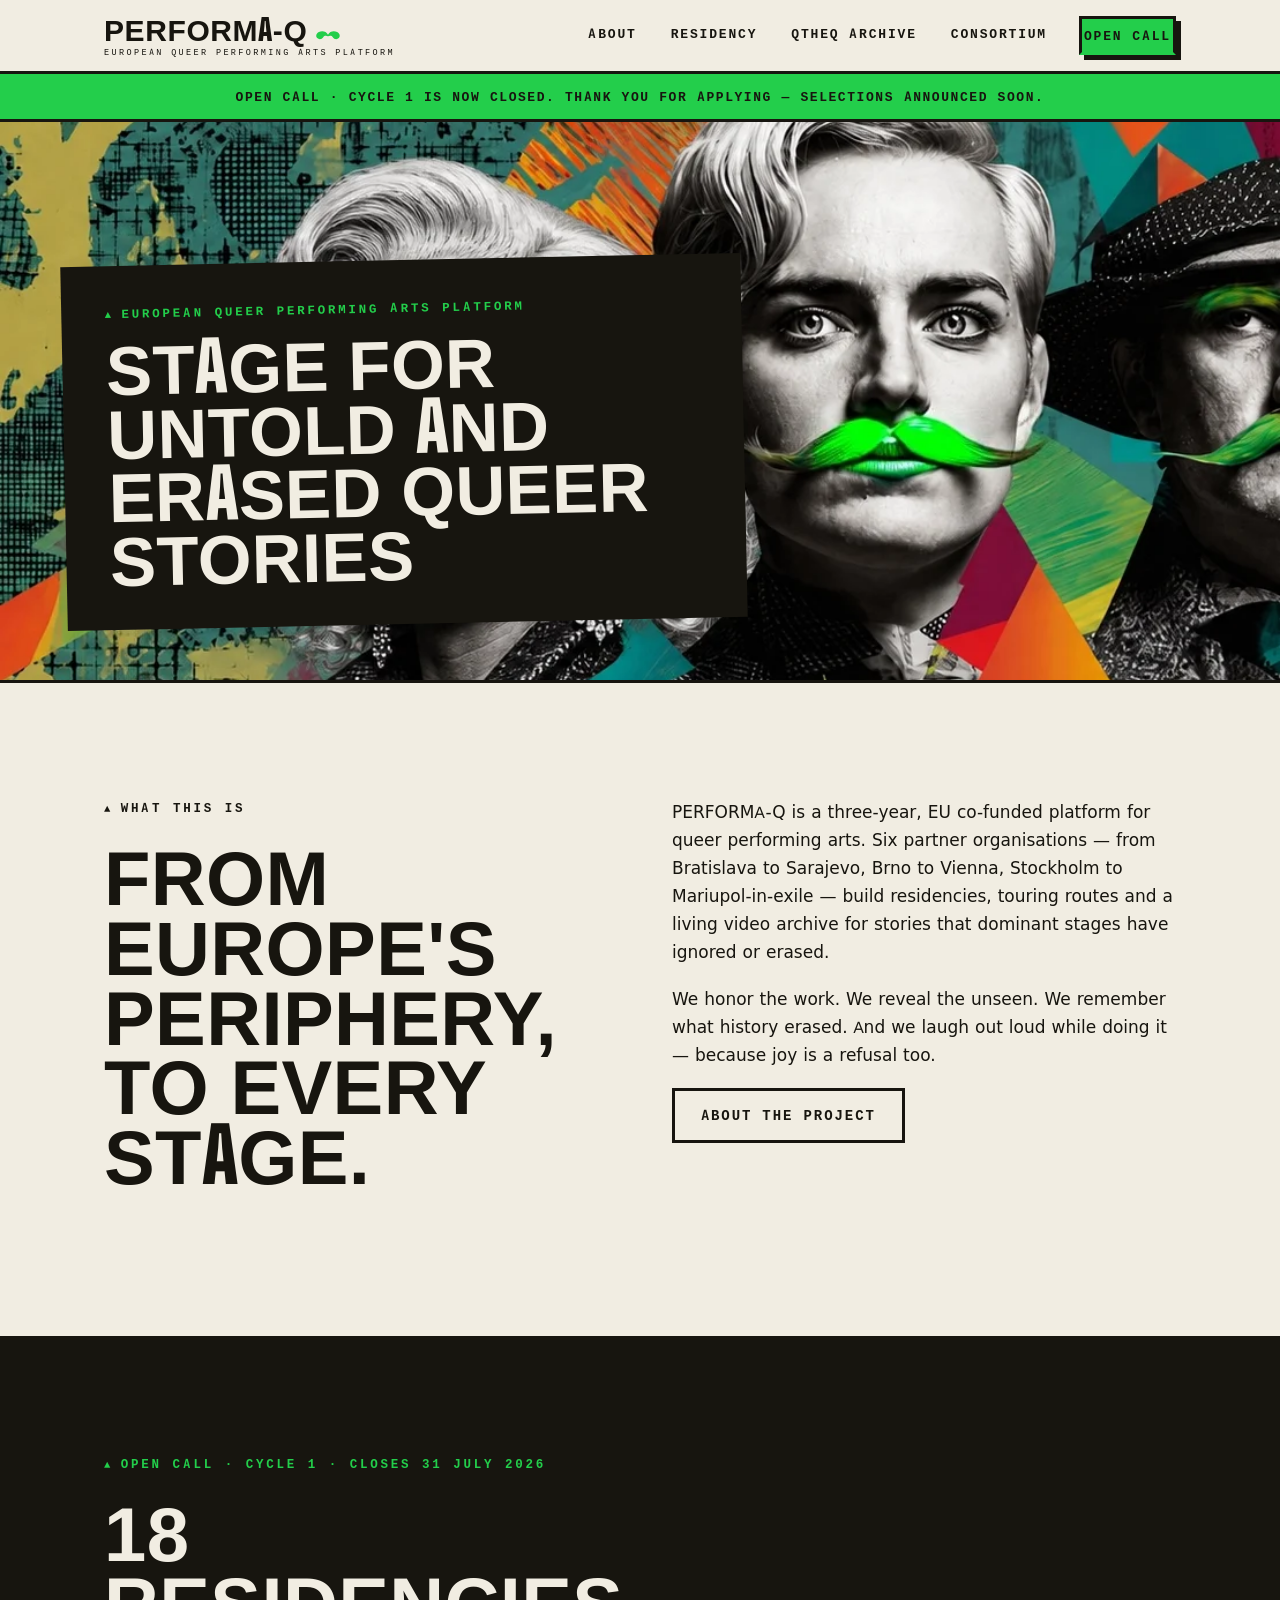
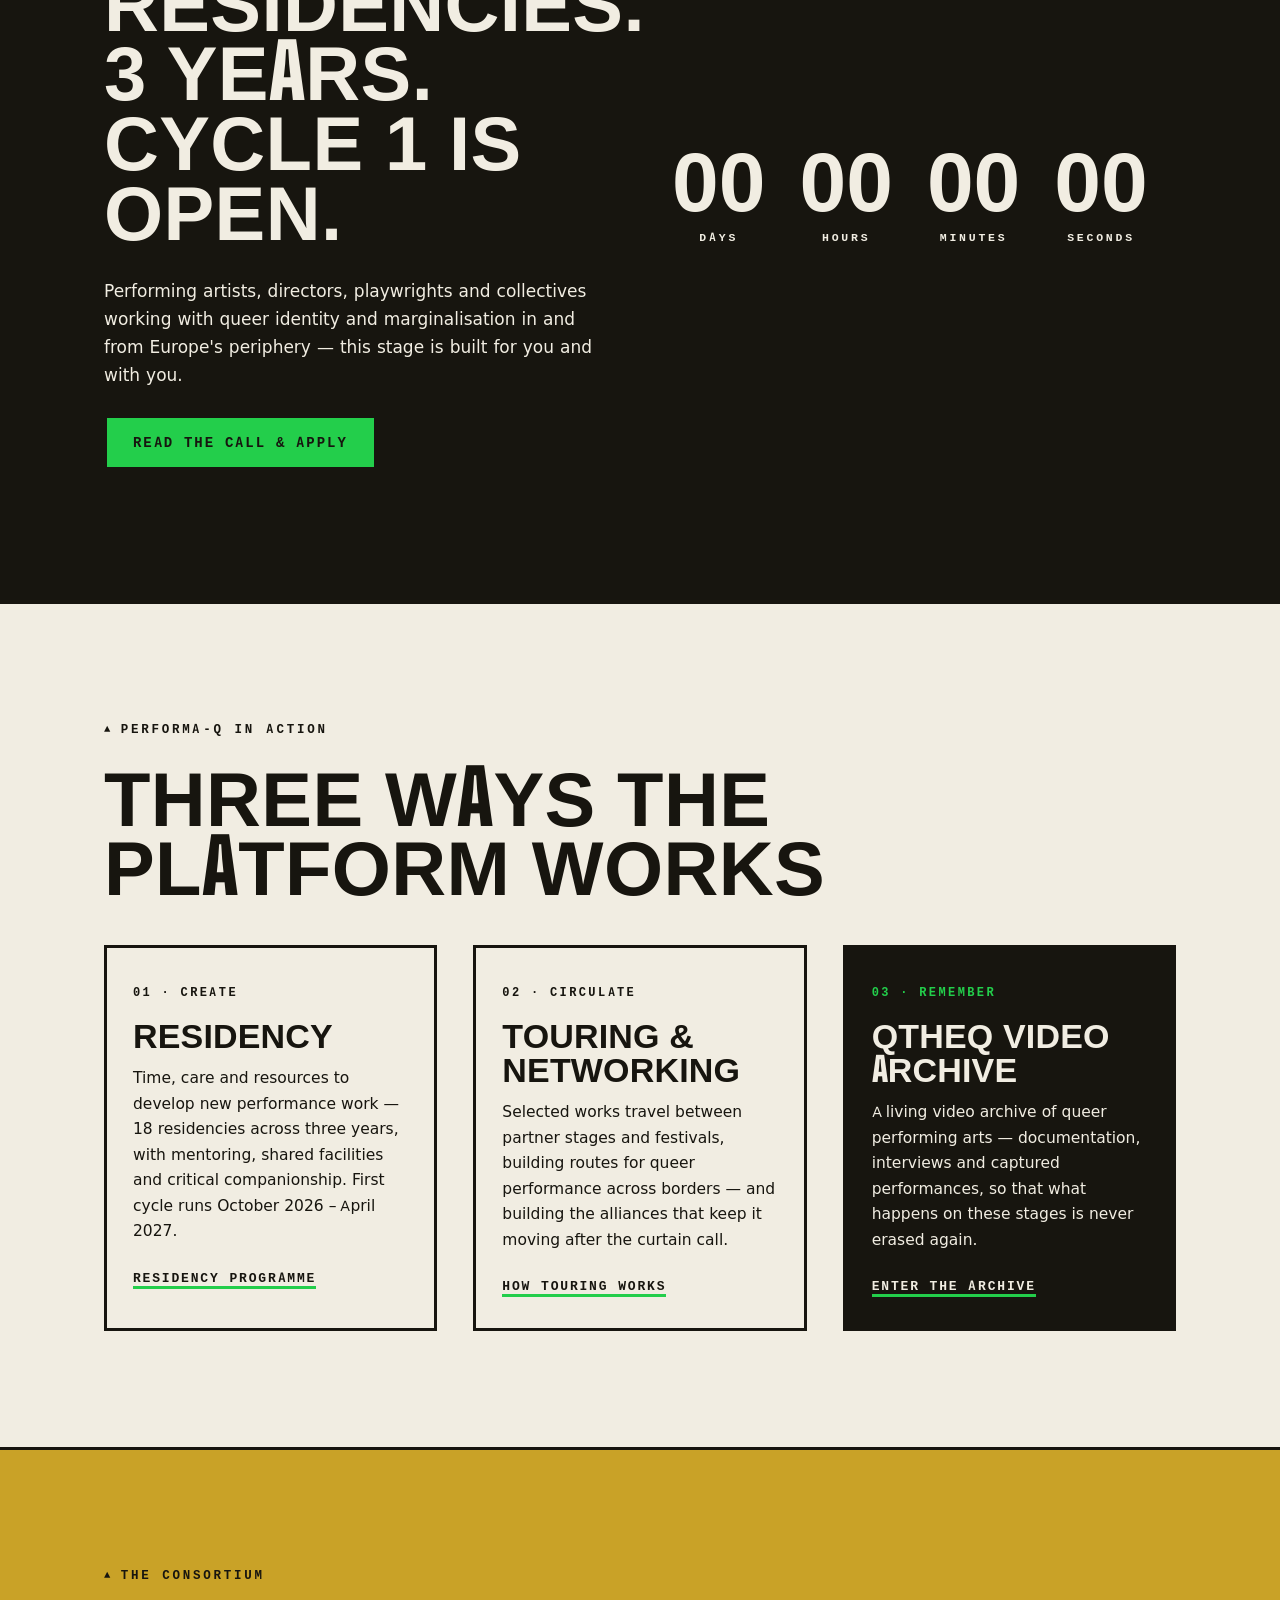
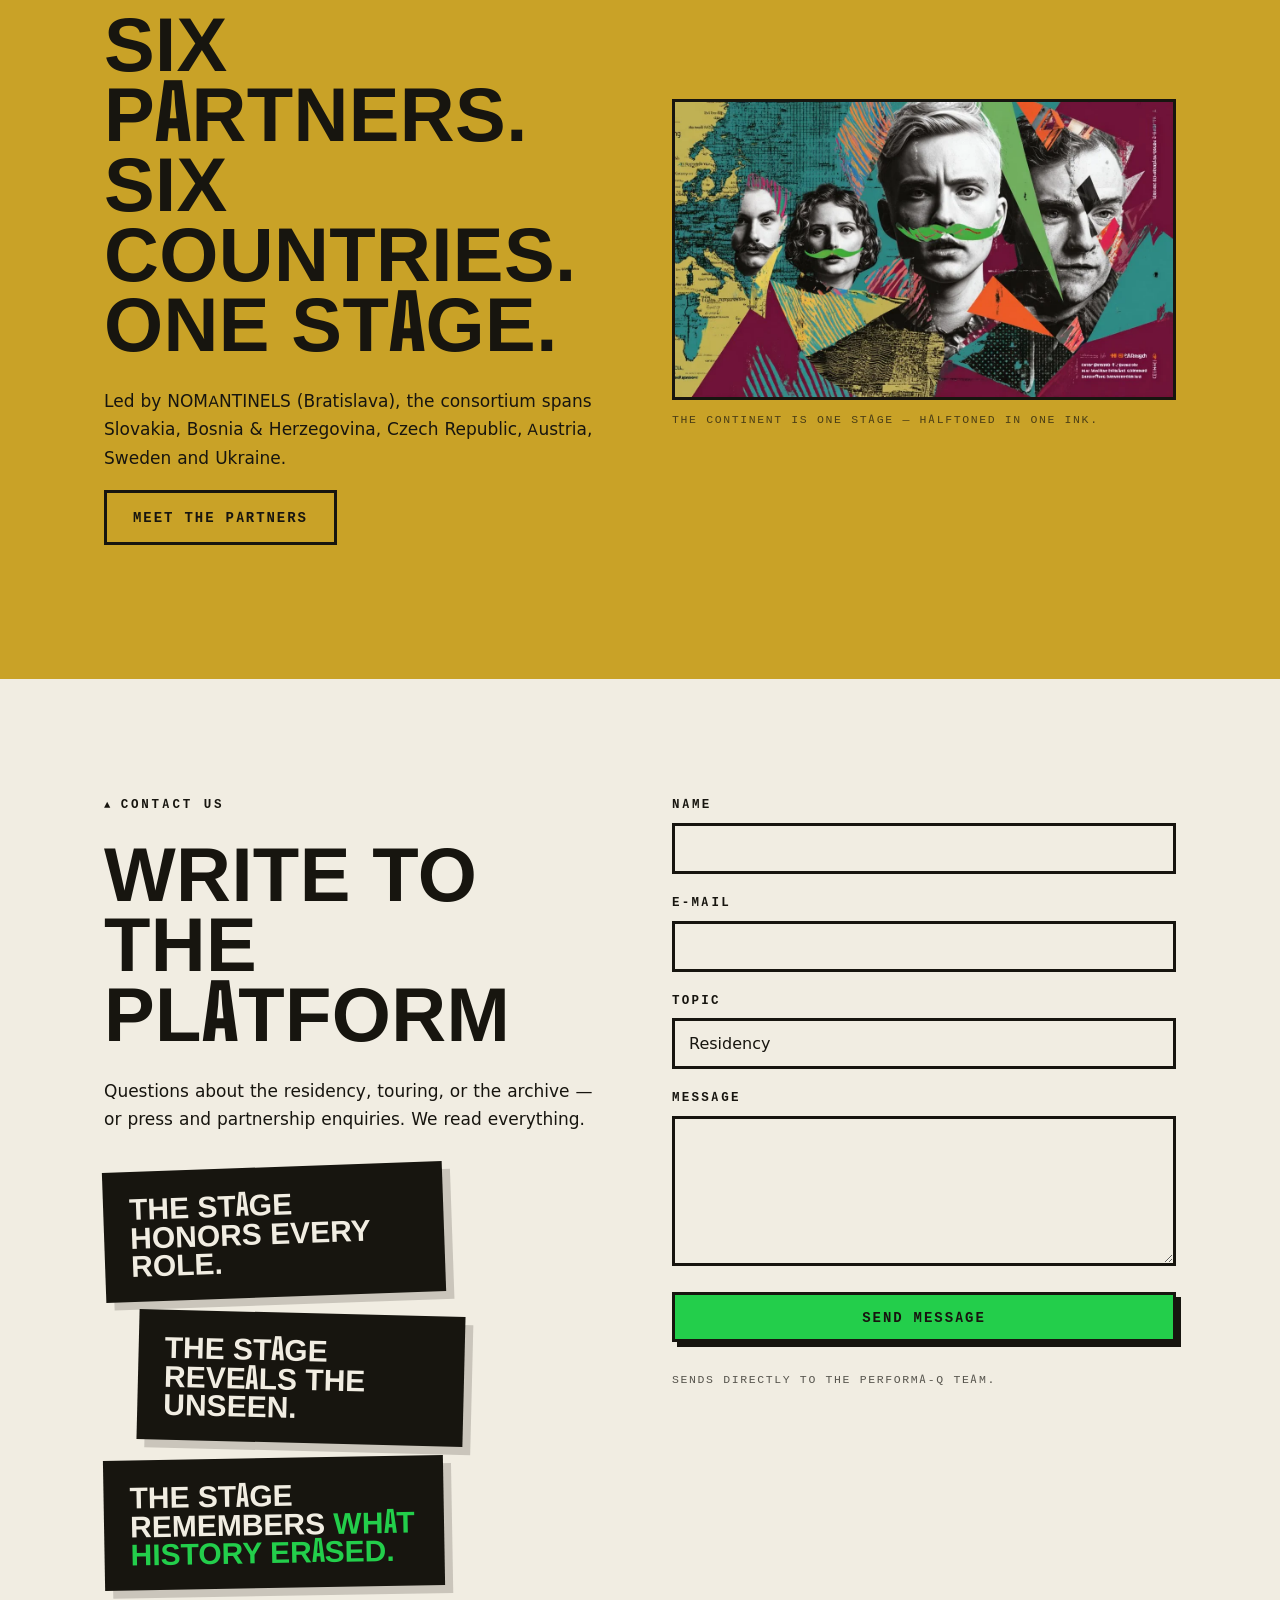
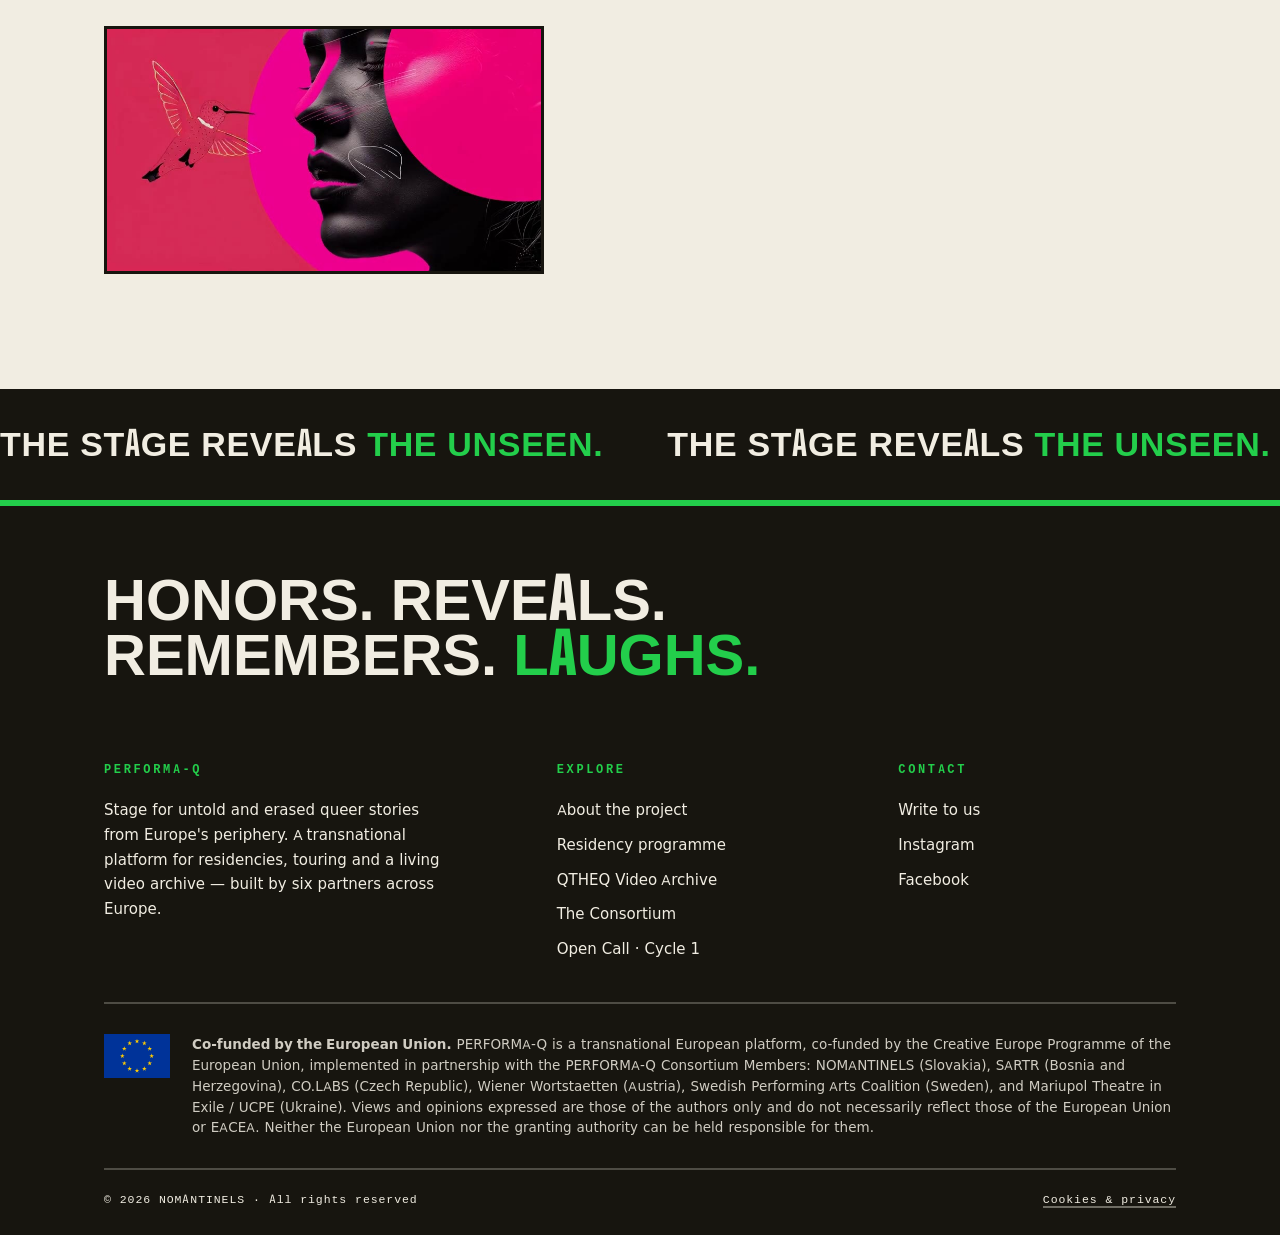
==== commit 4441d435: "Contact form auto-send via FormSubmit" ====
--- a/index.html
+++ b/index.html
@@ -140,10 +140,18 @@
         <source src="video/contact_hummingbird.mp4" type="video/mp4">
       </video>
     </div>
-    <form class="contact rv" aria-label="Contact form">
+    <form class="contact rv" aria-label="Contact form" method="POST" action="https://formsubmit.co/performa@performa-q.eu">
+      <input type="hidden" name="_subject" value="Message from performa-q.eu">
+      <input type="hidden" name="_template" value="table">
+      <input type="hidden" name="_captcha" value="false">
+      <input type="text" name="_honey" style="display:none" tabindex="-1" autocomplete="off" aria-hidden="true">
       <div>
         <label for="c-name">Name</label>
         <input id="c-name" name="name" type="text" autocomplete="name" required>
+      </div>
+      <div>
+        <label for="c-email">E-mail</label>
+        <input id="c-email" name="email" type="email" autocomplete="email" required>
       </div>
       <div>
         <label for="c-topic">Topic</label>
@@ -160,7 +168,7 @@
         <textarea id="c-msg" name="message" required></textarea>
       </div>
       <button class="btn" type="submit">Send message</button>
-      <p class="figure-note">Opens your e-mail client — nothing is stored on this site.</p>
+      <p class="figure-note" data-form-note>Sends directly to the PERFORMA-Q team.</p>
     </form>
   </div>
 </section>
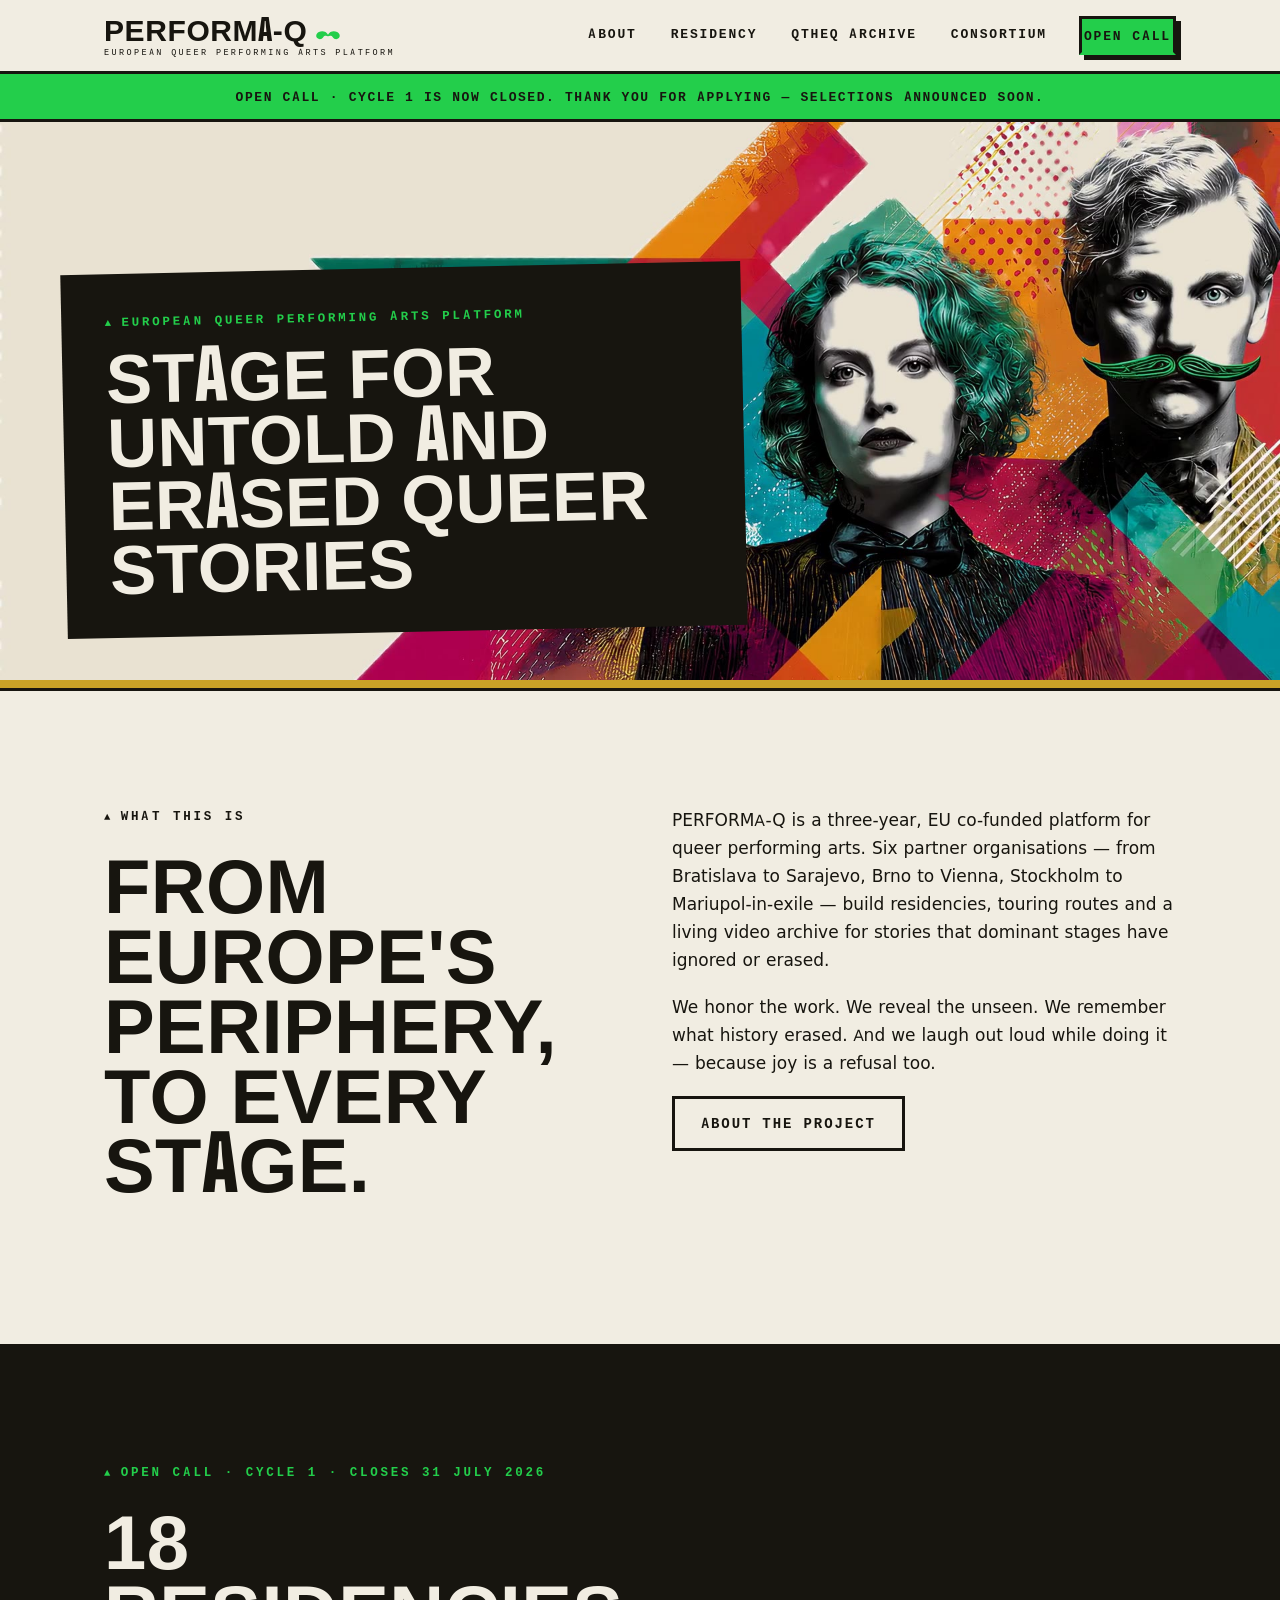
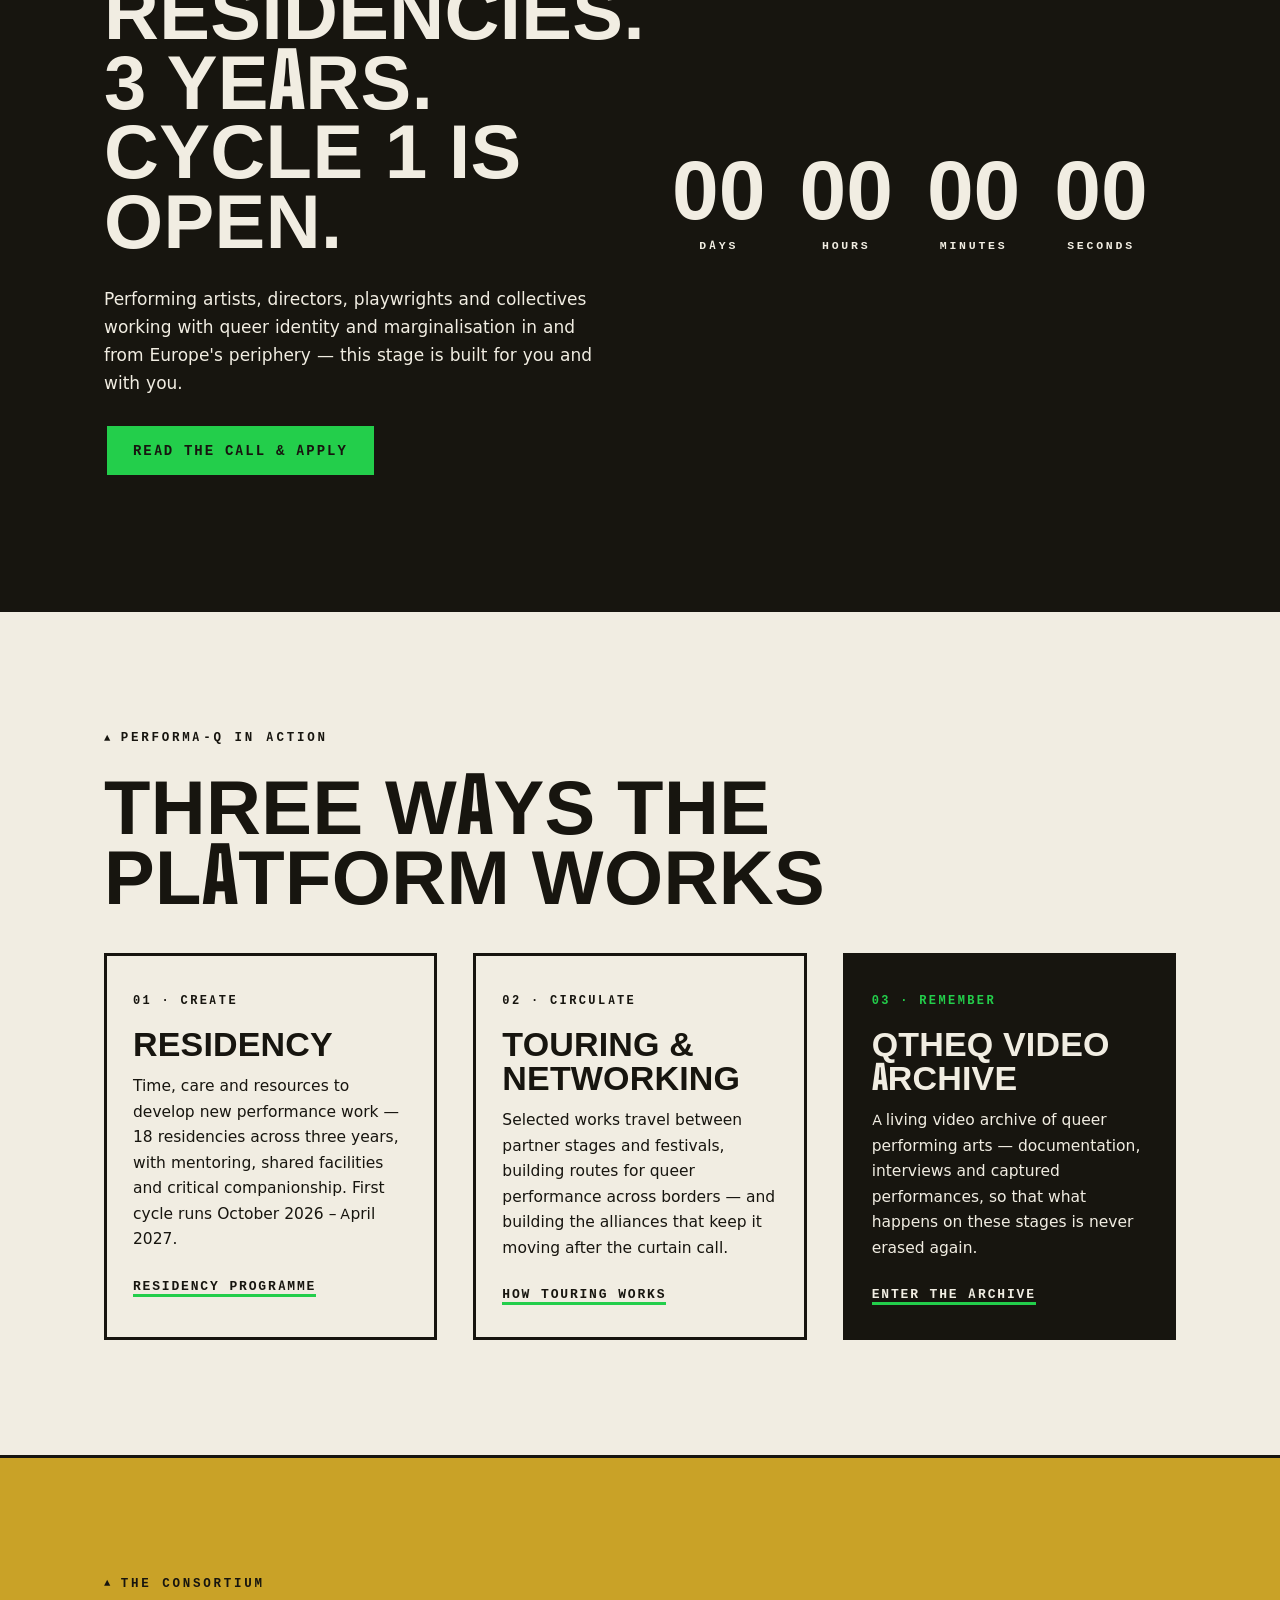
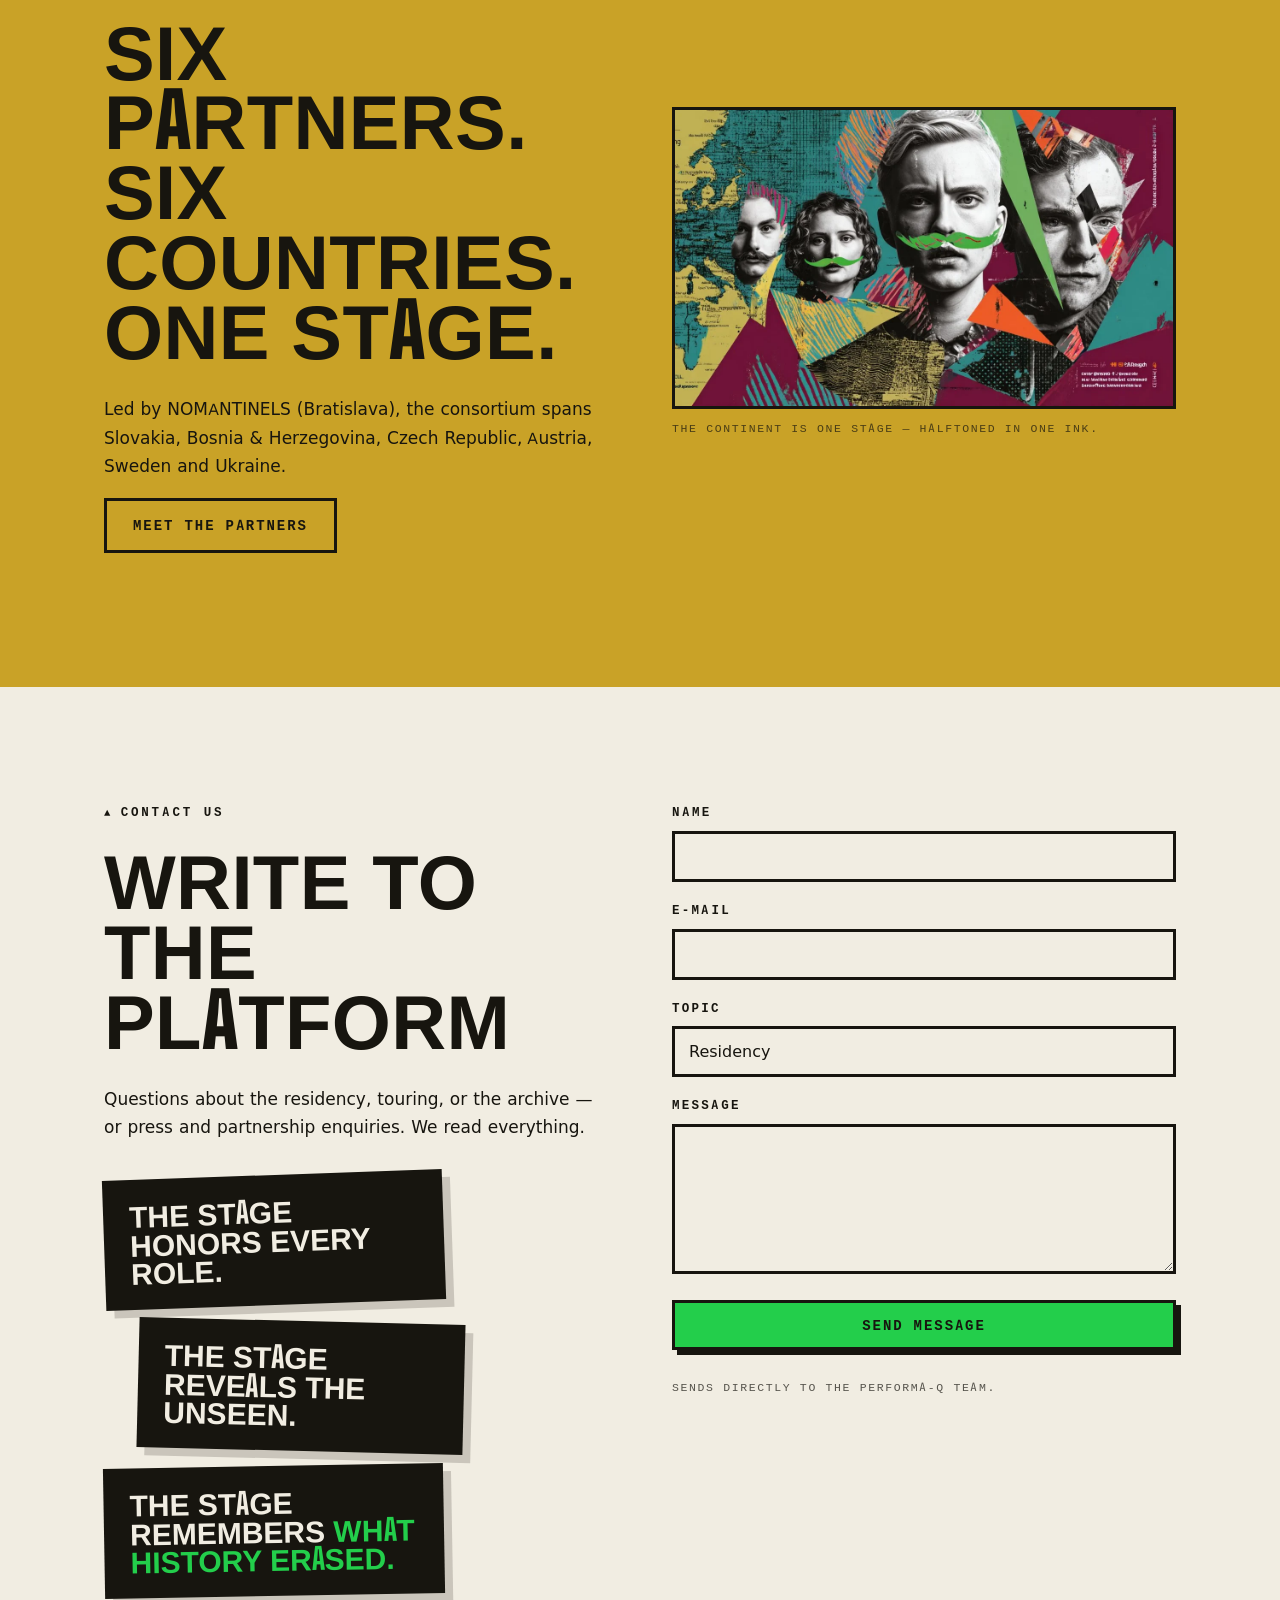
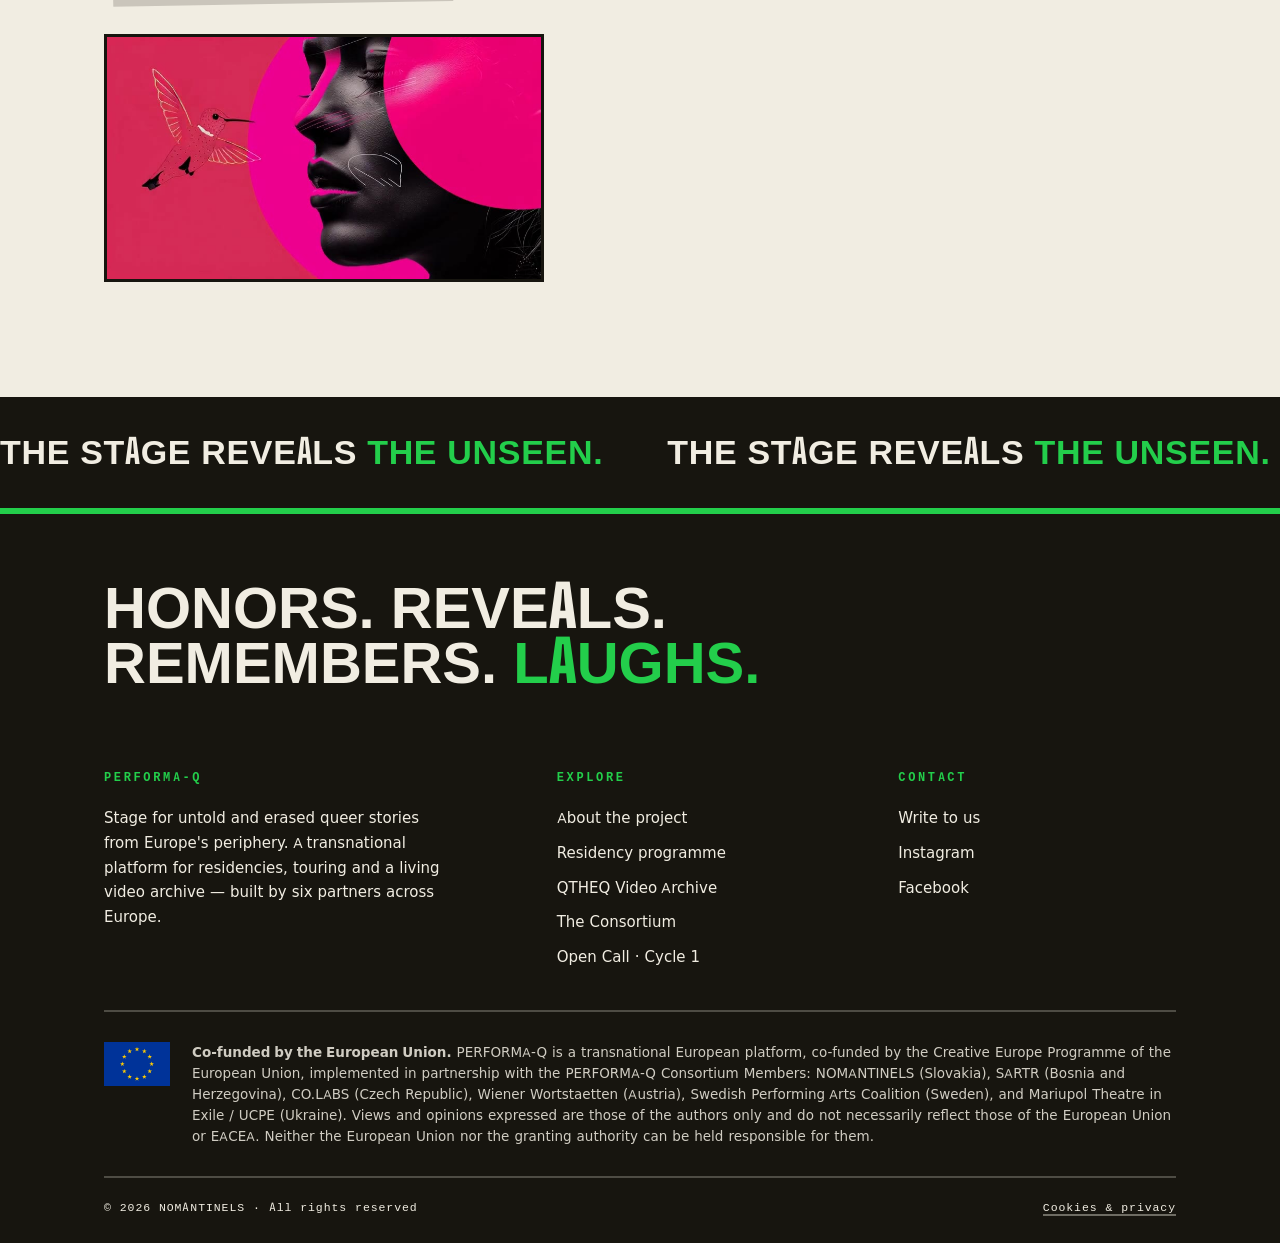
==== commit 1851cb69: "Homepage hero video" ====
--- a/index.html
+++ b/index.html
@@ -11,7 +11,7 @@
 <meta property="og:url" content="https://www.performa-q.eu/">
 <meta property="og:image" content="https://www.performa-q.eu/img/hero-home.webp">
 <link rel="icon" href="data:image/svg+xml,%3Csvg xmlns='http://www.w3.org/2000/svg' viewBox='0 0 64 64'%3E%3Crect width='64' height='64' fill='%2317150F'/%3E%3Cpath d='M17 40 L25 24 L33 40 Z' fill='%2323CE4B'/%3E%3Ctext x='38' y='42' font-family='Arial Black,Arial' font-size='26' font-weight='900' fill='%23F1EDE2'%3EQ%3C/text%3E%3C/svg%3E">
-<link rel="stylesheet" href="css/style.css">
+<link rel="stylesheet" href="css/style.css?v=1784056225">
 </head>
 <body>
 <a class="skip-link" href="#main">Skip to content</a>
@@ -41,7 +41,9 @@
 <main id="main">
 
 <div class="hero">
-  <img class="img" src="img/hero-home.webp" alt="Collage: a drag performer and a person with a signal-green mustache in front of a halftone map of Europe" fetchpriority="high">
+  <video class="img" autoplay muted loop playsinline preload="auto" poster="img/hero-trio-poster.jpg" aria-label="Animated collage: three performers with red lips, teal hair and a signal-green mustache among bright geometric shards" style="object-fit:cover">
+    <source src="video/hero_trio.mp4" type="video/mp4">
+  </video>
   <div class="plate">
     <p class="eyebrow green">European Queer Performing Arts Platform</p>
     <h1>Stage for untold and erased queer stories</h1>
@@ -212,6 +214,6 @@
     </div>
   </div>
 </footer>
-<script src="js/main.js"></script>
+<script src="js/main.js?v=1784056225"></script>
 </body>
 </html>
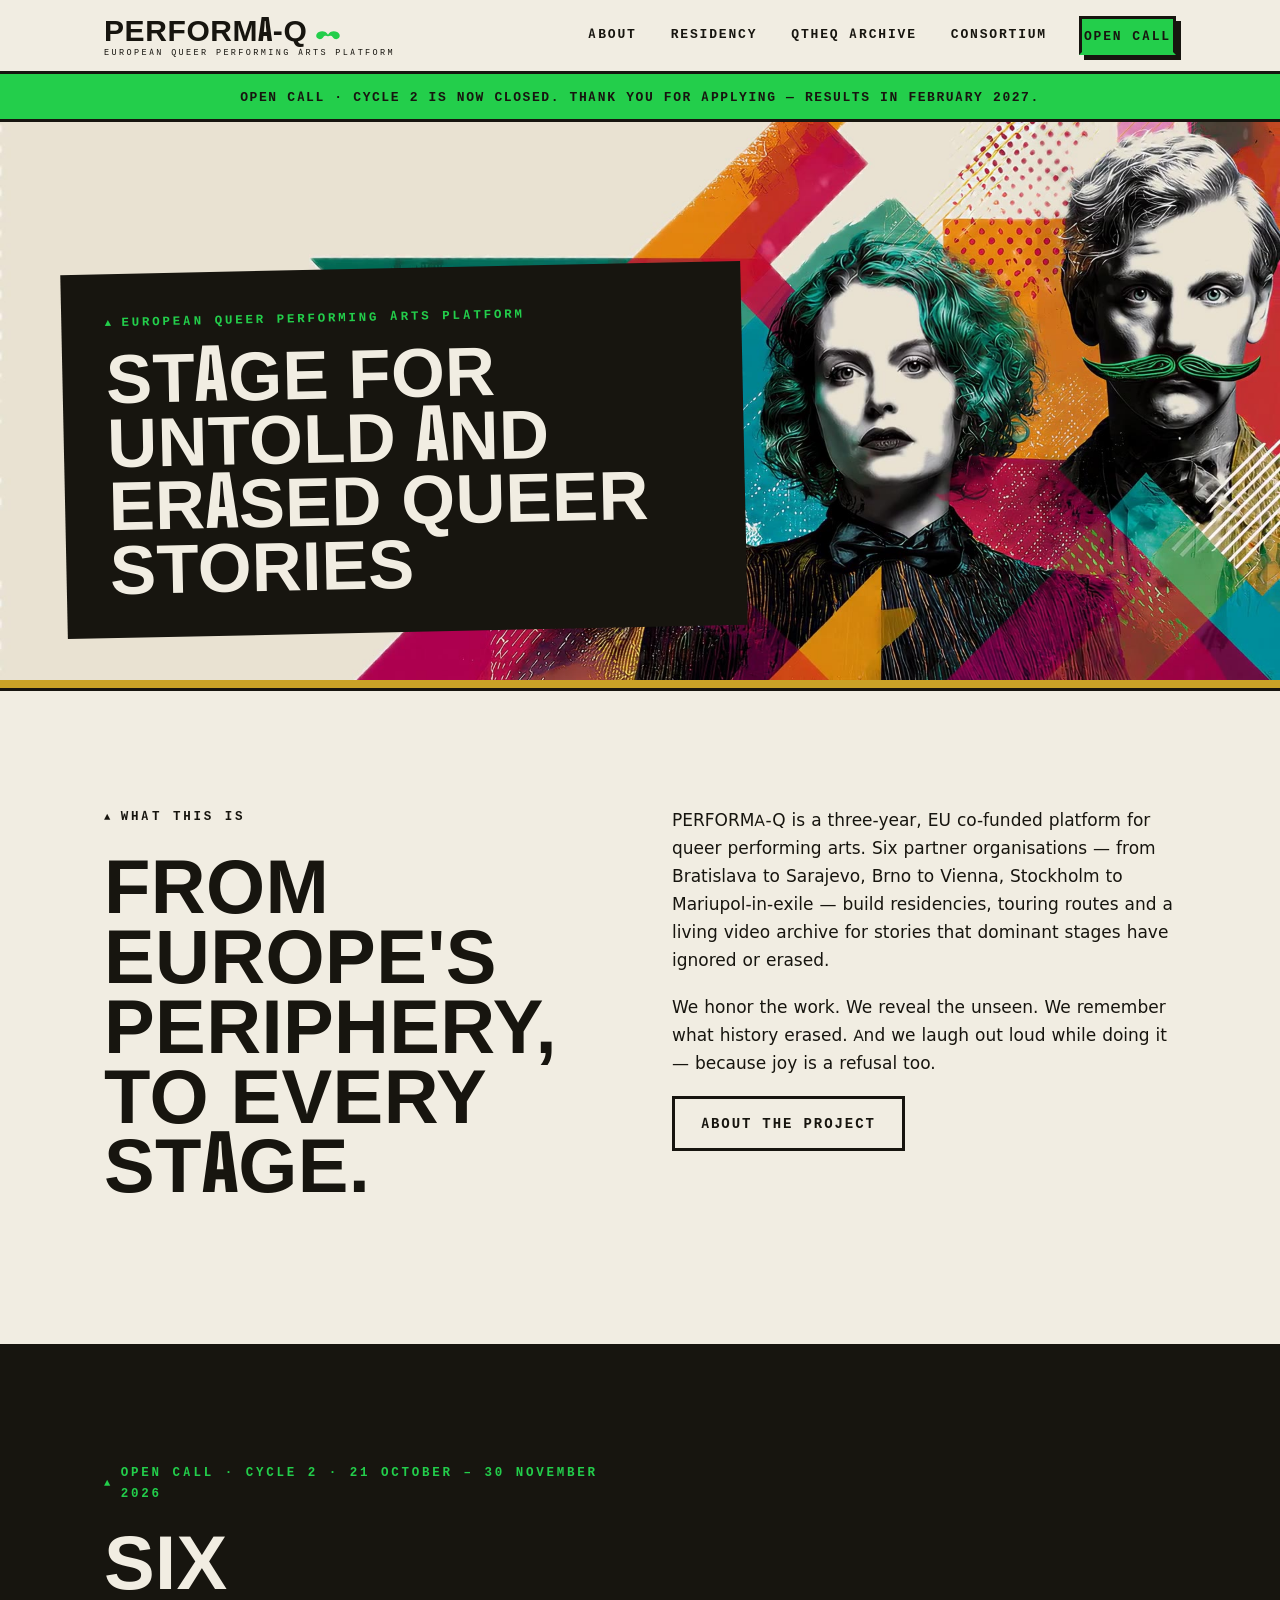
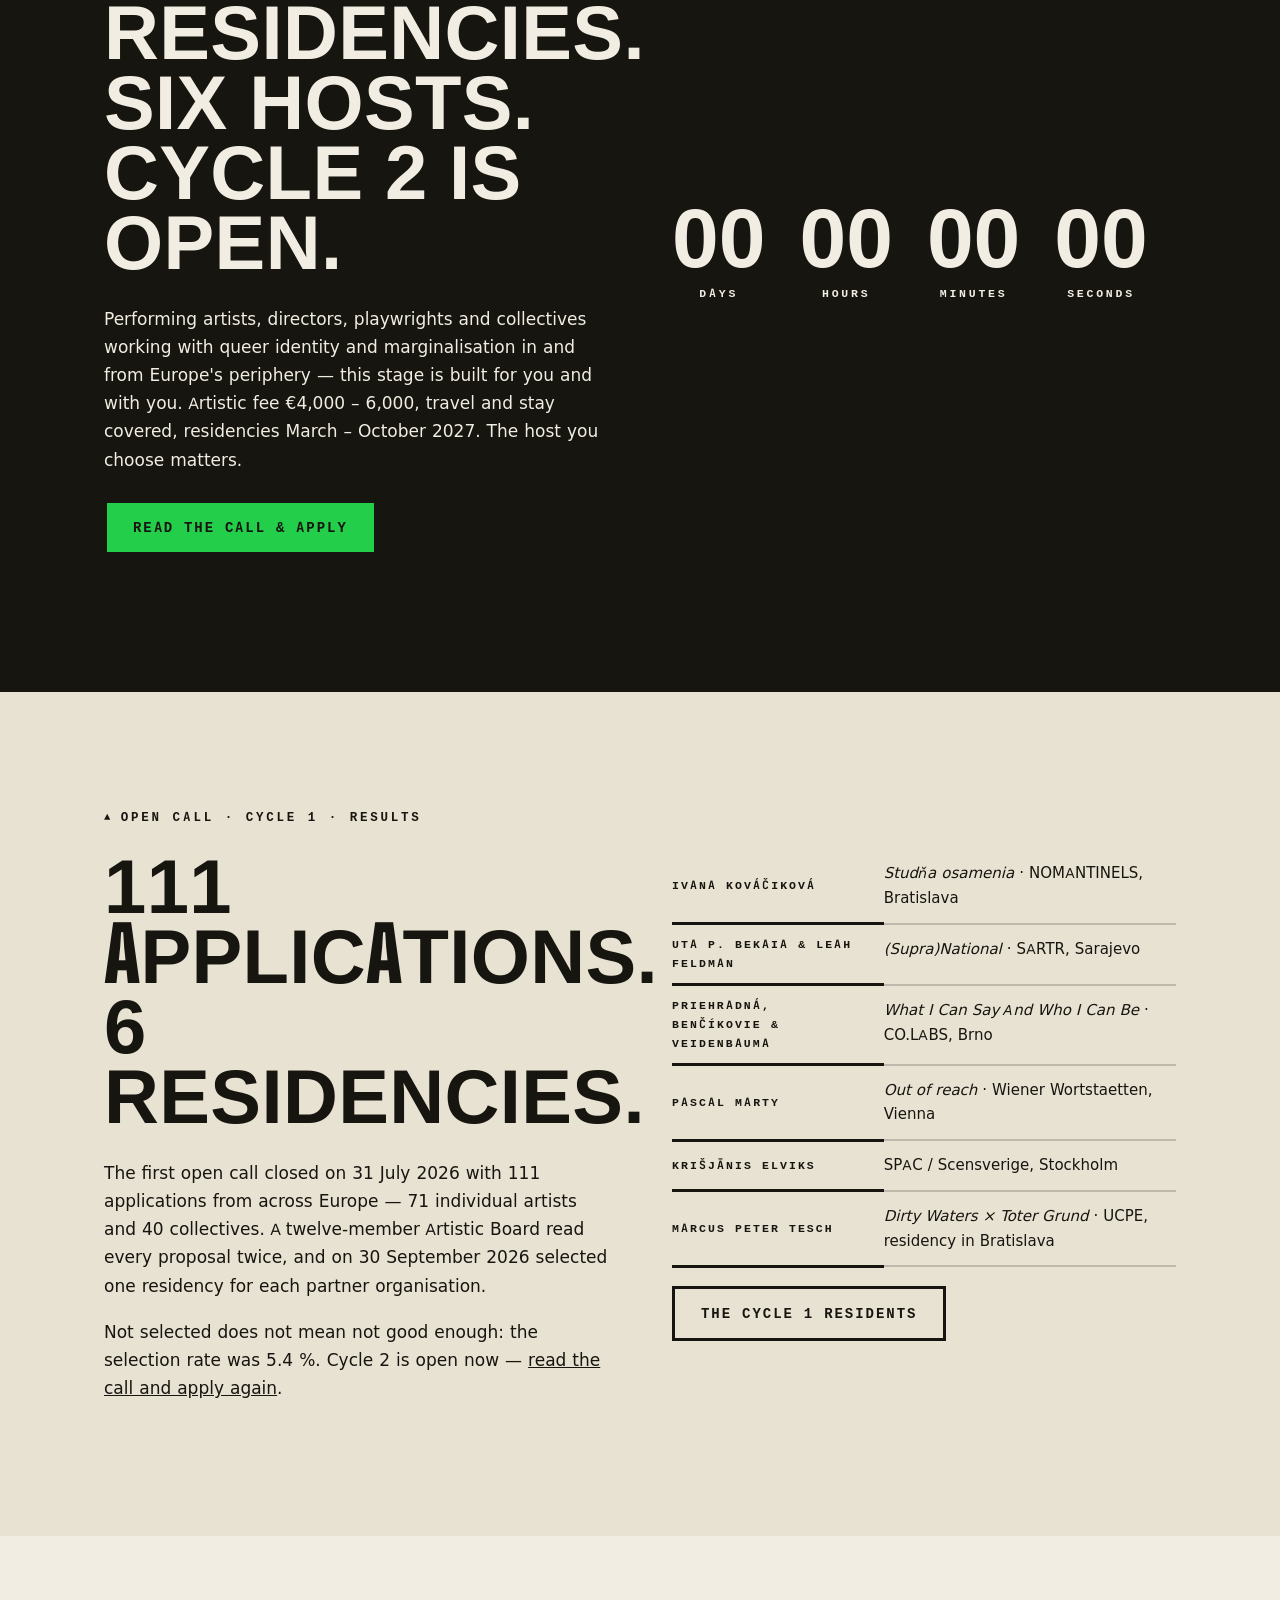
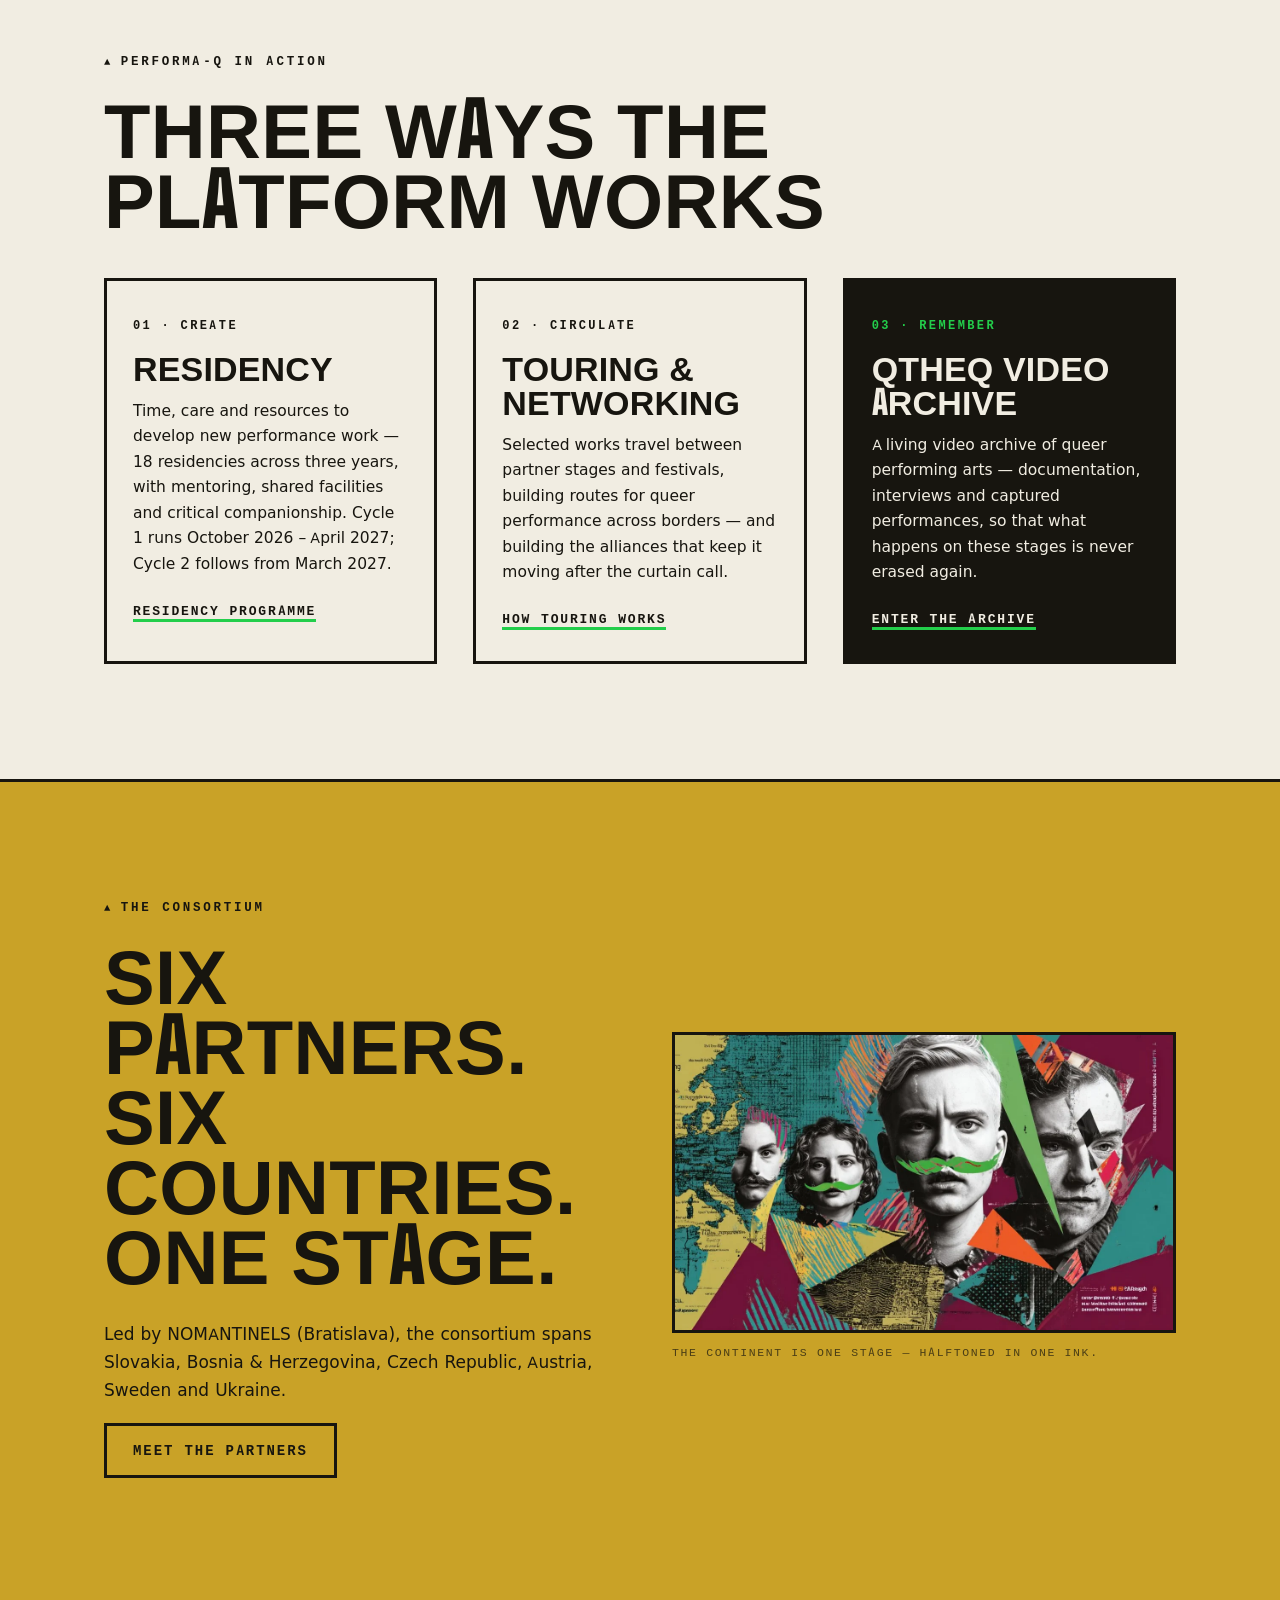
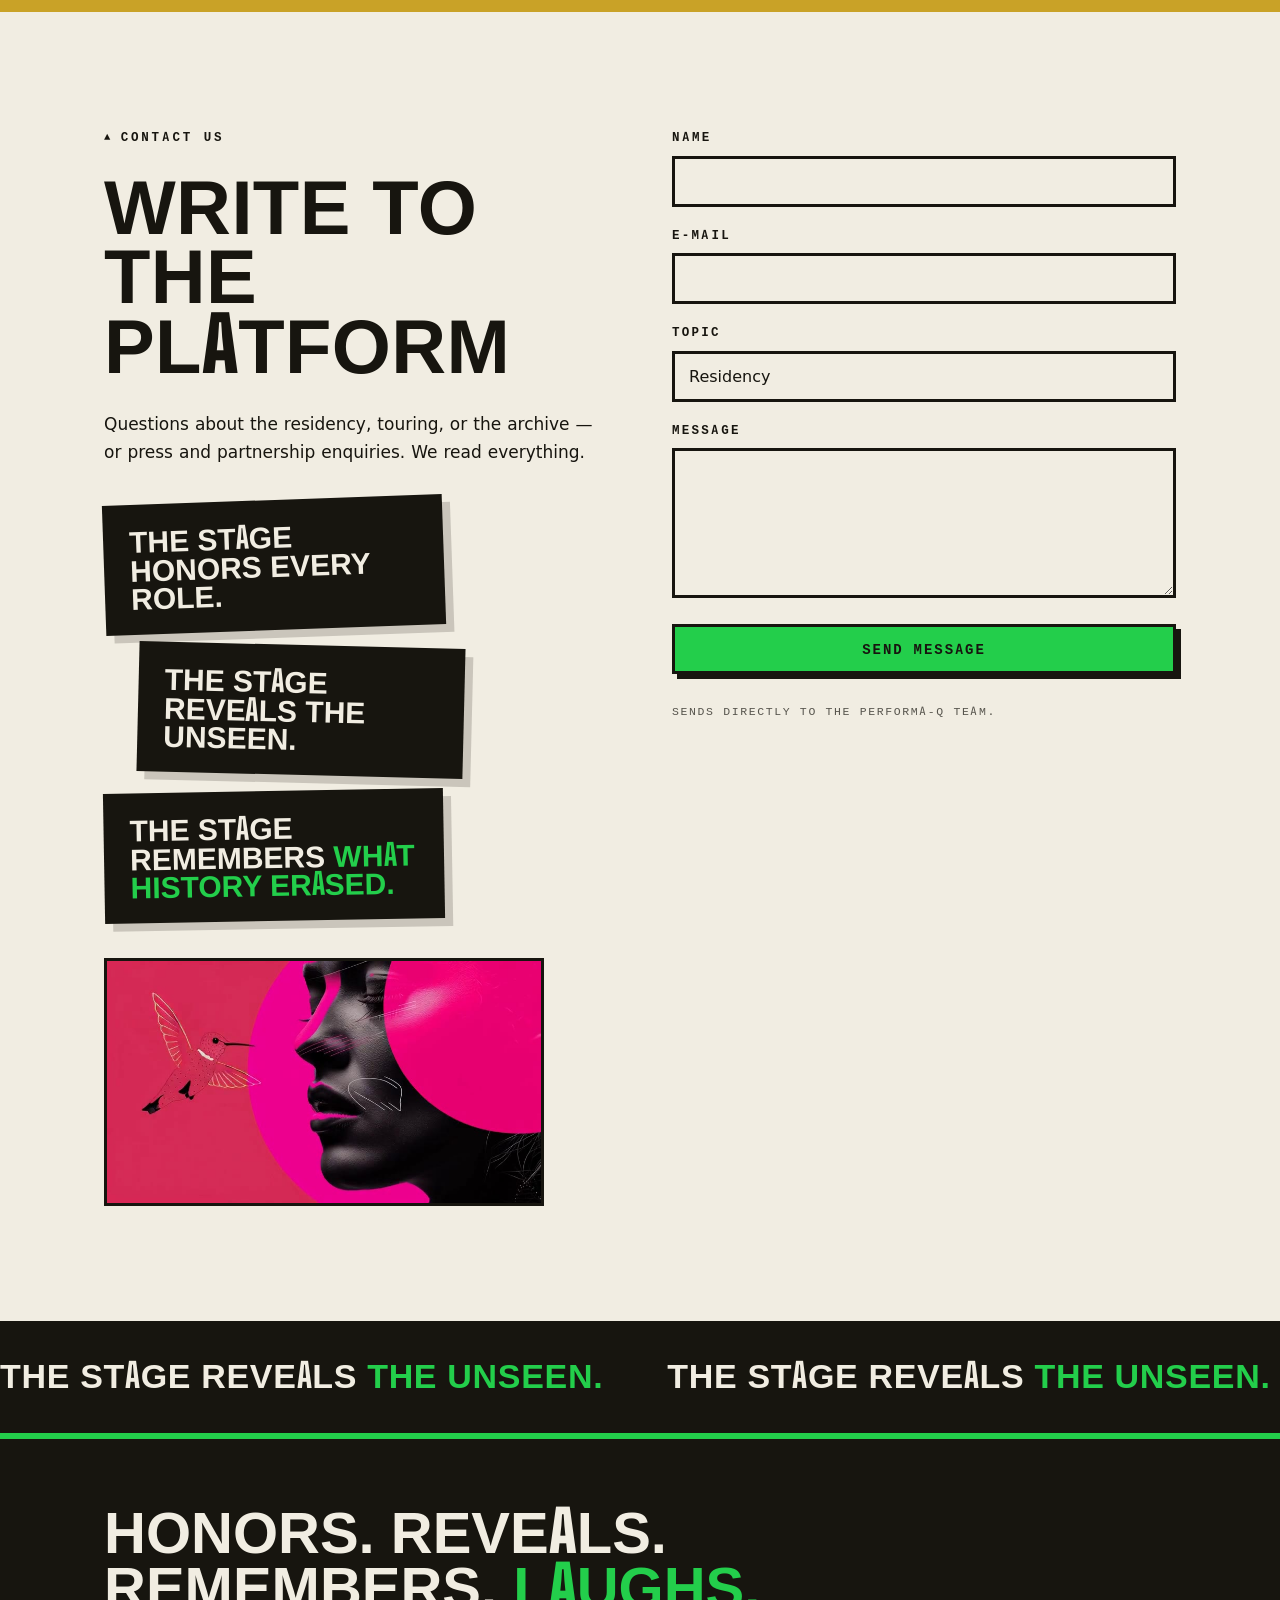
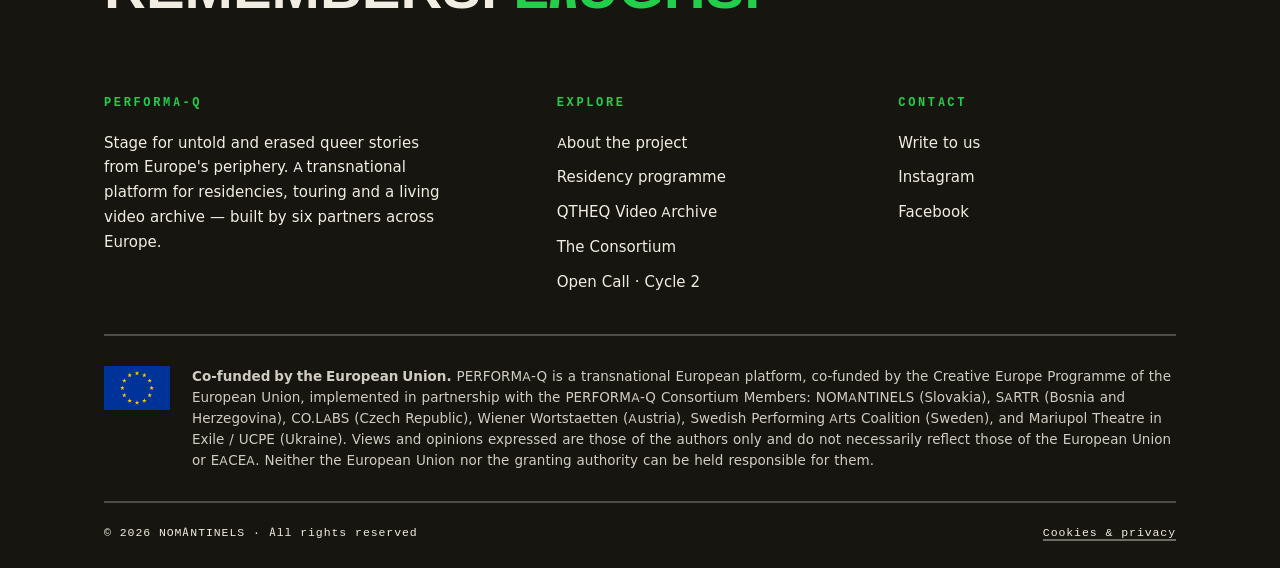
==== commit 314fc2f5: "Cycle 1 results + Open Call Cycle 2 (21 Oct – 30 Nov 2026) Co-Authored-By: Claude Fable 5.1 <noreply" ====
--- a/index.html
+++ b/index.html
@@ -4,14 +4,14 @@
 <meta charset="utf-8">
 <meta name="viewport" content="width=device-width, initial-scale=1">
 <title>PERFORMA-Q — Stage for Untold and Erased Queer Stories</title>
-<meta name="description" content="PERFORMA-Q is a European Queer Performing Arts Platform: residencies, touring and a living video archive for queer stories from Europe's periphery. Open Call Cycle 1 closes 31 July 2026.">
+<meta name="description" content="PERFORMA-Q is a European Queer Performing Arts Platform: residencies, touring and a living video archive for queer stories from Europe's periphery. Open Call Cycle 2 is open until 30 November 2026.">
 <meta property="og:title" content="PERFORMA-Q — Stage for Untold and Erased Queer Stories">
-<meta property="og:description" content="PERFORMA-Q is a European Queer Performing Arts Platform: residencies, touring and a living video archive for queer stories from Europe's periphery. Open Call Cycle 1 closes 31 July 2026.">
+<meta property="og:description" content="PERFORMA-Q is a European Queer Performing Arts Platform: residencies, touring and a living video archive for queer stories from Europe's periphery. Open Call Cycle 2 is open until 30 November 2026.">
 <meta property="og:type" content="website">
 <meta property="og:url" content="https://www.performa-q.eu/">
 <meta property="og:image" content="https://www.performa-q.eu/img/hero-home.webp">
 <link rel="icon" href="data:image/svg+xml,%3Csvg xmlns='http://www.w3.org/2000/svg' viewBox='0 0 64 64'%3E%3Crect width='64' height='64' fill='%2317150F'/%3E%3Cpath d='M17 40 L25 24 L33 40 Z' fill='%2323CE4B'/%3E%3Ctext x='38' y='42' font-family='Arial Black,Arial' font-size='26' font-weight='900' fill='%23F1EDE2'%3EQ%3C/text%3E%3C/svg%3E">
-<link rel="stylesheet" href="css/style.css?v=1784056225">
+<link rel="stylesheet" href="css/style.css?v=1792592481">
 </head>
 <body>
 <a class="skip-link" href="#main">Skip to content</a>
@@ -32,7 +32,7 @@
   </div>
 </header>
 <div class="deadline-strip"><div class="in" data-deadline-msg>
-  <span>Open Call · Cycle 1 closes 31 July 2026</span>
+  <span>Open Call · Cycle 2 closes 30 November 2026</span>
   <span aria-hidden="true">▲</span>
   <span><span data-count="days">–</span>d : <span data-count="hours">–</span>h : <span data-count="minutes">–</span>m left</span>
   <span aria-hidden="true">▲</span>
@@ -66,11 +66,11 @@
 
 <section class="band-ink on-dark ruled">
   <div class="wrap">
-    <p class="eyebrow green">Open Call · Cycle 1 · closes 31 July 2026</p>
+    <p class="eyebrow green">Open Call · Cycle 2 · 21 October – 30 November 2026</p>
     <div class="grid-2" style="align-items:center">
       <div class="rv">
-        <h2>18 residencies.<br>3 years.<br>Cycle 1 is open.</h2>
-        <p style="margin-top:20px">Performing artists, directors, playwrights and collectives working with queer identity and marginalisation in and from Europe's periphery — this stage is built for you and with you.</p>
+        <h2>Six residencies.<br>Six hosts.<br>Cycle 2 is open.</h2>
+        <p style="margin-top:20px">Performing artists, directors, playwrights and collectives working with queer identity and marginalisation in and from Europe's periphery — this stage is built for you and with you. Artistic fee €4,000 – 6,000, travel and stay covered, residencies March – October 2027. The host you choose matters.</p>
         <p style="display:flex;gap:16px;flex-wrap:wrap;margin-top:26px">
           <a class="btn" href="open-call.html">Read the call &amp; apply</a>
         </p>
@@ -80,6 +80,30 @@
         <div class="cell"><span class="n" data-count="hours">–</span><span class="l">Hours</span></div>
         <div class="cell"><span class="n" data-count="minutes">–</span><span class="l">Minutes</span></div>
         <div class="cell"><span class="n" data-count="seconds">–</span><span class="l">Seconds</span></div>
+      </div>
+    </div>
+  </div>
+</section>
+
+<section class="band-paper ruled">
+  <div class="wrap">
+    <p class="eyebrow">Open Call · Cycle 1 · Results</p>
+    <div class="grid-2" style="align-items:start">
+      <div class="rv">
+        <h2>111 applications.<br>6 residencies.</h2>
+        <p style="margin-top:20px">The first open call closed on 31 July 2026 with 111 applications from across Europe — 71 individual artists and 40 collectives. A twelve-member Artistic Board read every proposal twice, and on 30 September 2026 selected one residency for each partner organisation.</p>
+        <p>Not selected does not mean not good enough: the selection rate was 5.4 %. Cycle 2 is open now — <a href="open-call.html">read the call and apply again</a>.</p>
+      </div>
+      <div class="rv">
+        <table class="spec">
+          <tr><th style="width:42%">Ivana Kováčiková</th><td><em>Studňa osamenia</em> · NOMANTINELS, Bratislava</td></tr>
+          <tr><th>Uta P. Bekaia &amp; Leah Feldman</th><td><em>(Supra)National</em> · SARTR, Sarajevo</td></tr>
+          <tr><th>Priehradná, Benčíkovie &amp; Veidenbauma</th><td><em>What I Can Say And Who I Can Be</em> · CO.LABS, Brno</td></tr>
+          <tr><th>Pascal Marty</th><td><em>Out of reach</em> · Wiener Wortstaetten, Vienna</td></tr>
+          <tr><th>Krišjānis Elviks</th><td>SPAC / Scensverige, Stockholm</td></tr>
+          <tr><th>Marcus Peter Tesch</th><td><em>Dirty Waters × Toter Grund</em> · UCPE, residency in Bratislava</td></tr>
+        </table>
+        <p style="margin-top:18px"><a class="btn ghost" href="residency.html#cycle1">The Cycle 1 residents</a></p>
       </div>
     </div>
   </div>
@@ -93,7 +117,7 @@
       <div class="tile rv">
         <span class="num">01 · CREATE</span>
         <h3>Residency</h3>
-        <p style="font-size:15.5px">Time, care and resources to develop new performance work — 18 residencies across three years, with mentoring, shared facilities and critical companionship. First cycle runs October 2026 – April 2027.</p>
+        <p style="font-size:15.5px">Time, care and resources to develop new performance work — 18 residencies across three years, with mentoring, shared facilities and critical companionship. Cycle 1 runs October 2026 – April 2027; Cycle 2 follows from March 2027.</p>
         <a class="more" href="residency.html">Residency programme</a>
       </div>
       <div class="tile rv">
@@ -192,7 +216,7 @@
           <li><a href="residency.html">Residency programme</a></li>
           <li><a href="qtheq.html">QTHEQ Video Archive</a></li>
           <li><a href="consortium.html">The Consortium</a></li>
-          <li><a href="open-call.html">Open Call · Cycle 1</a></li>
+          <li><a href="open-call.html">Open Call · Cycle 2</a></li>
         </ul>
       </div>
       <div>
@@ -214,6 +238,6 @@
     </div>
   </div>
 </footer>
-<script src="js/main.js?v=1784056225"></script>
+<script src="js/main.js?v=1792592481"></script>
 </body>
 </html>
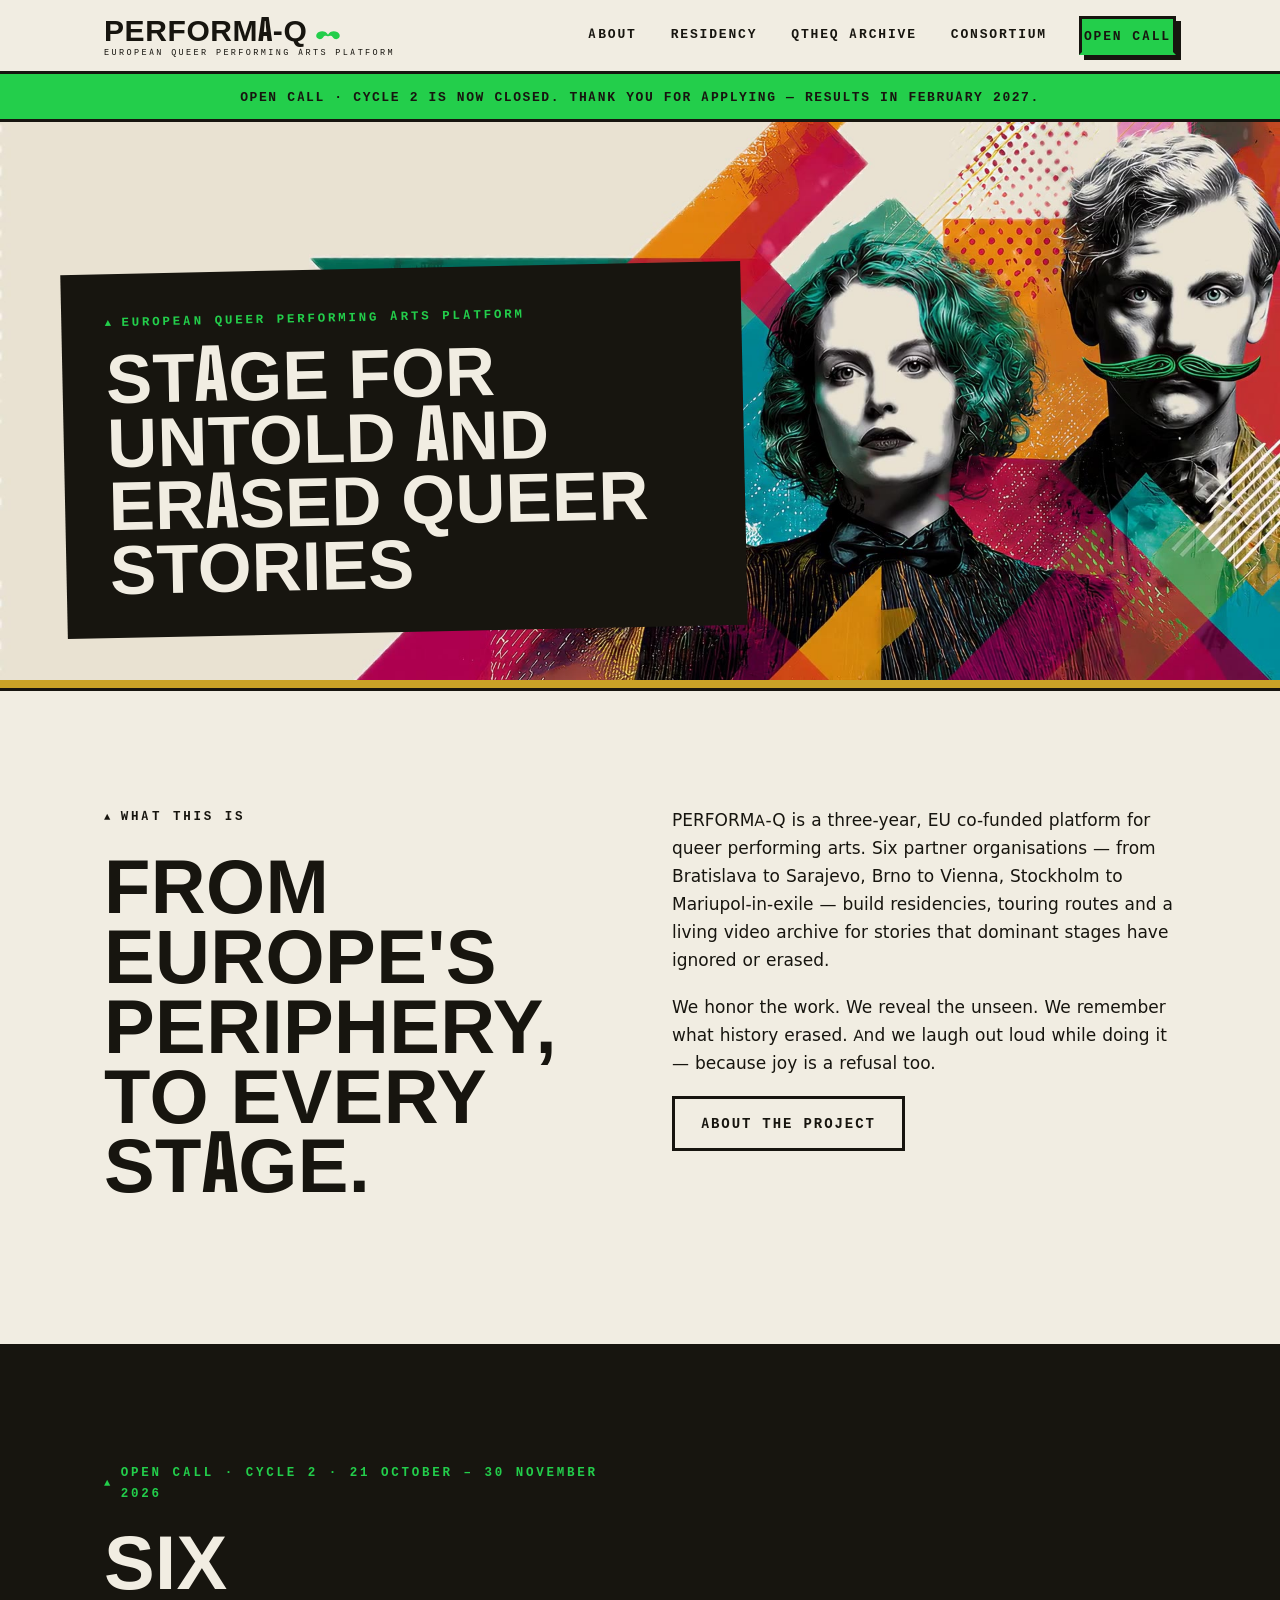
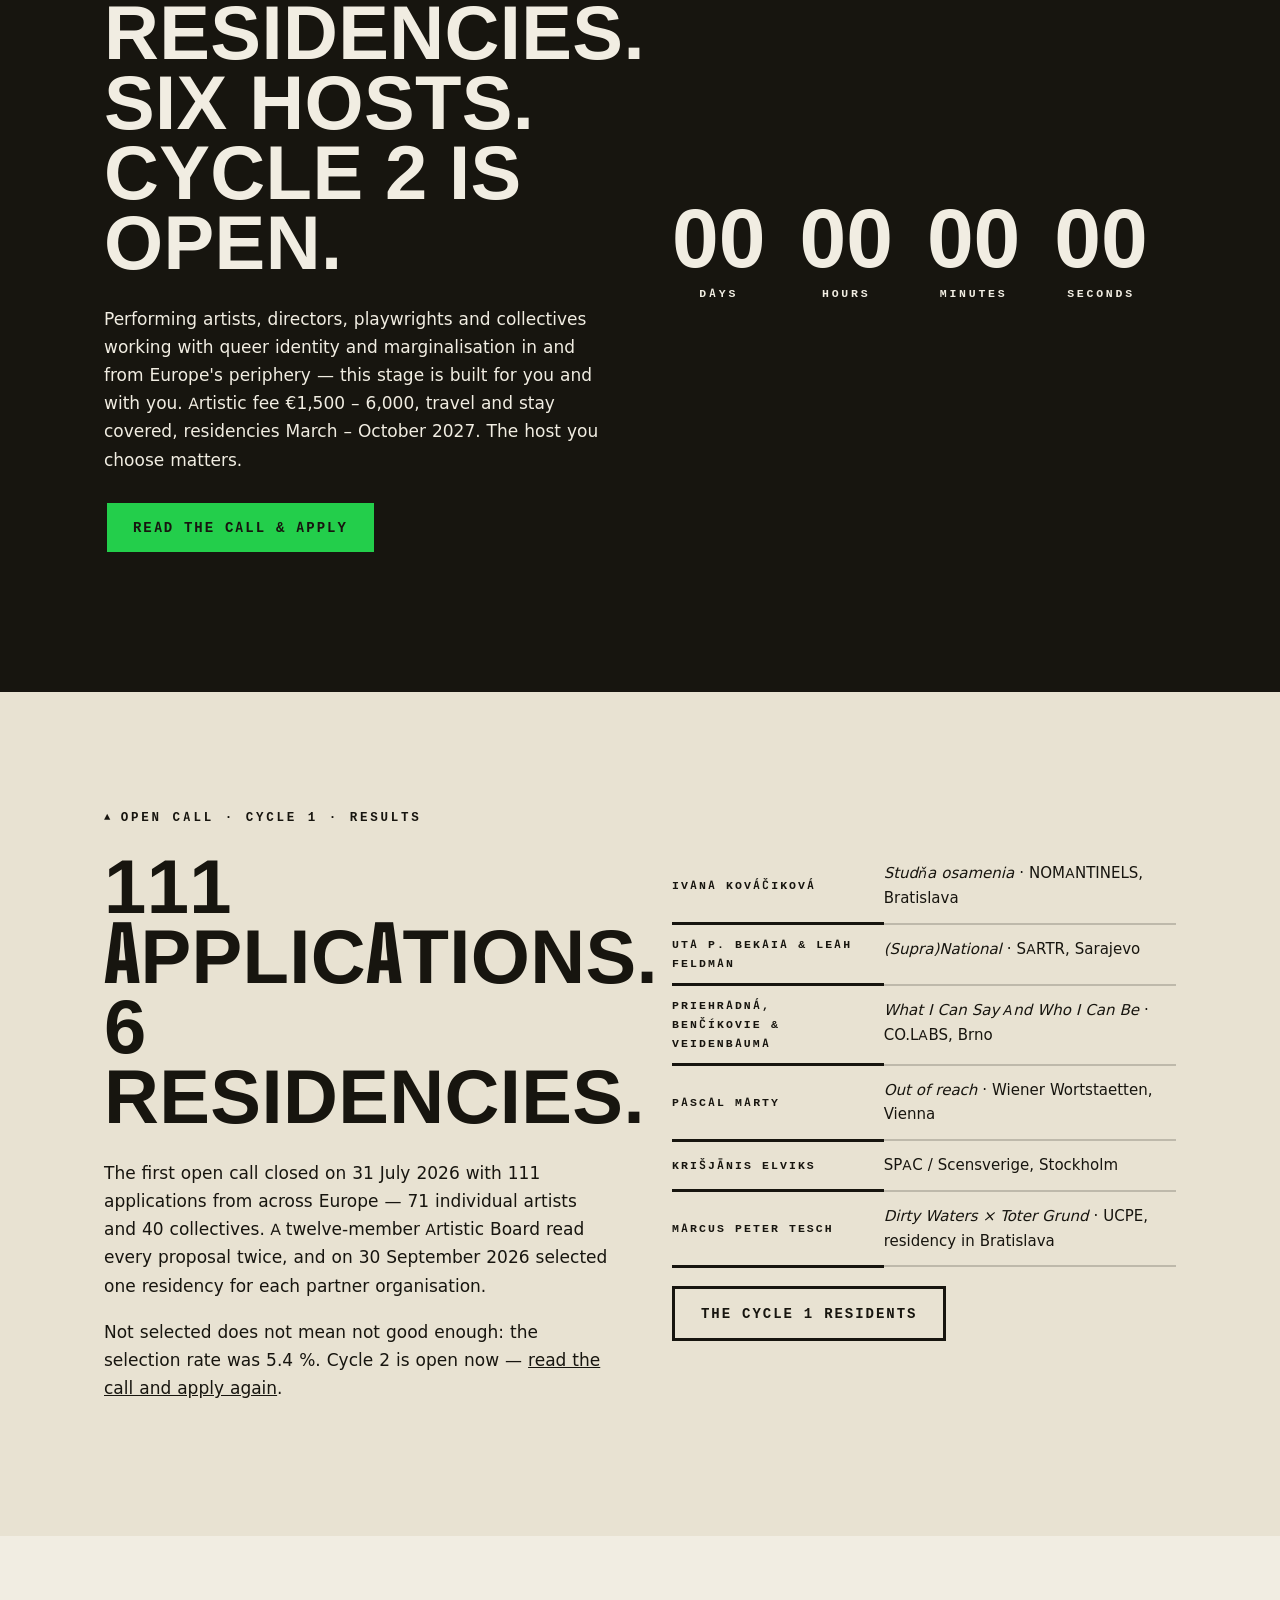
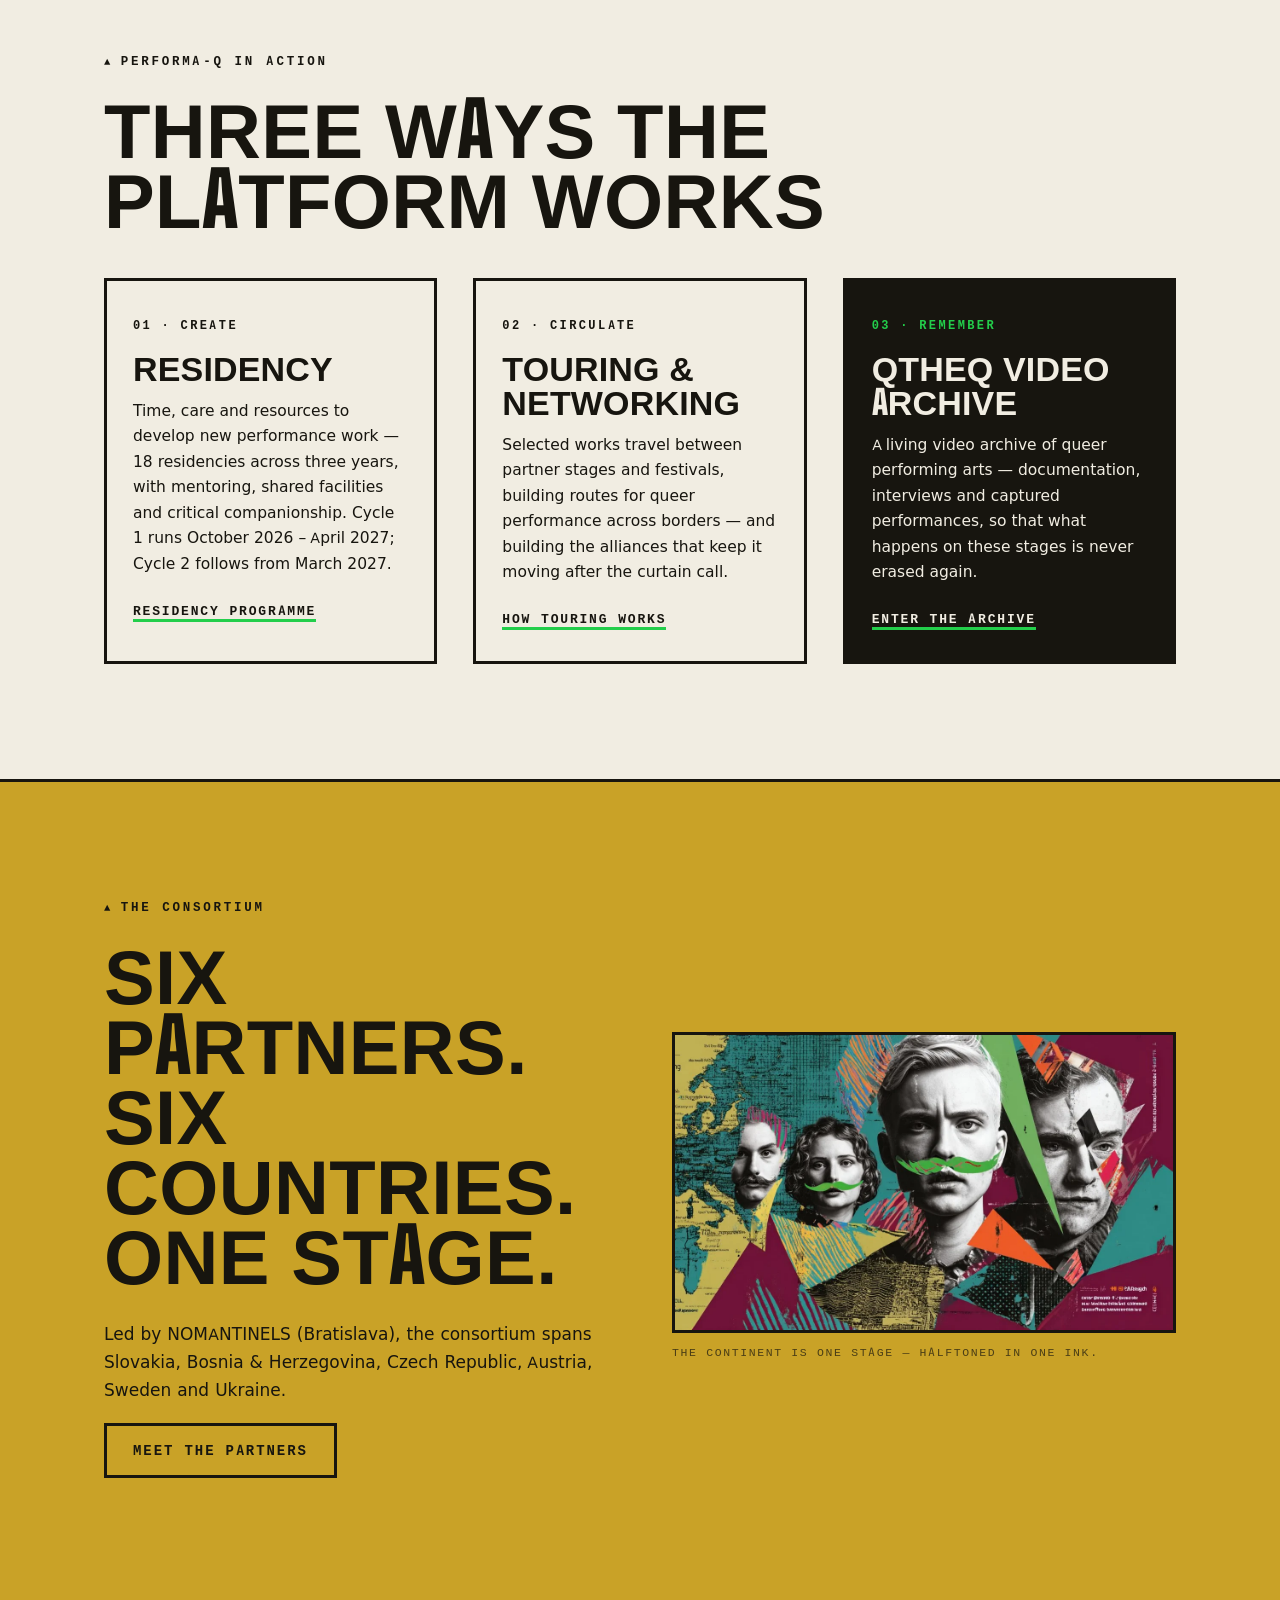
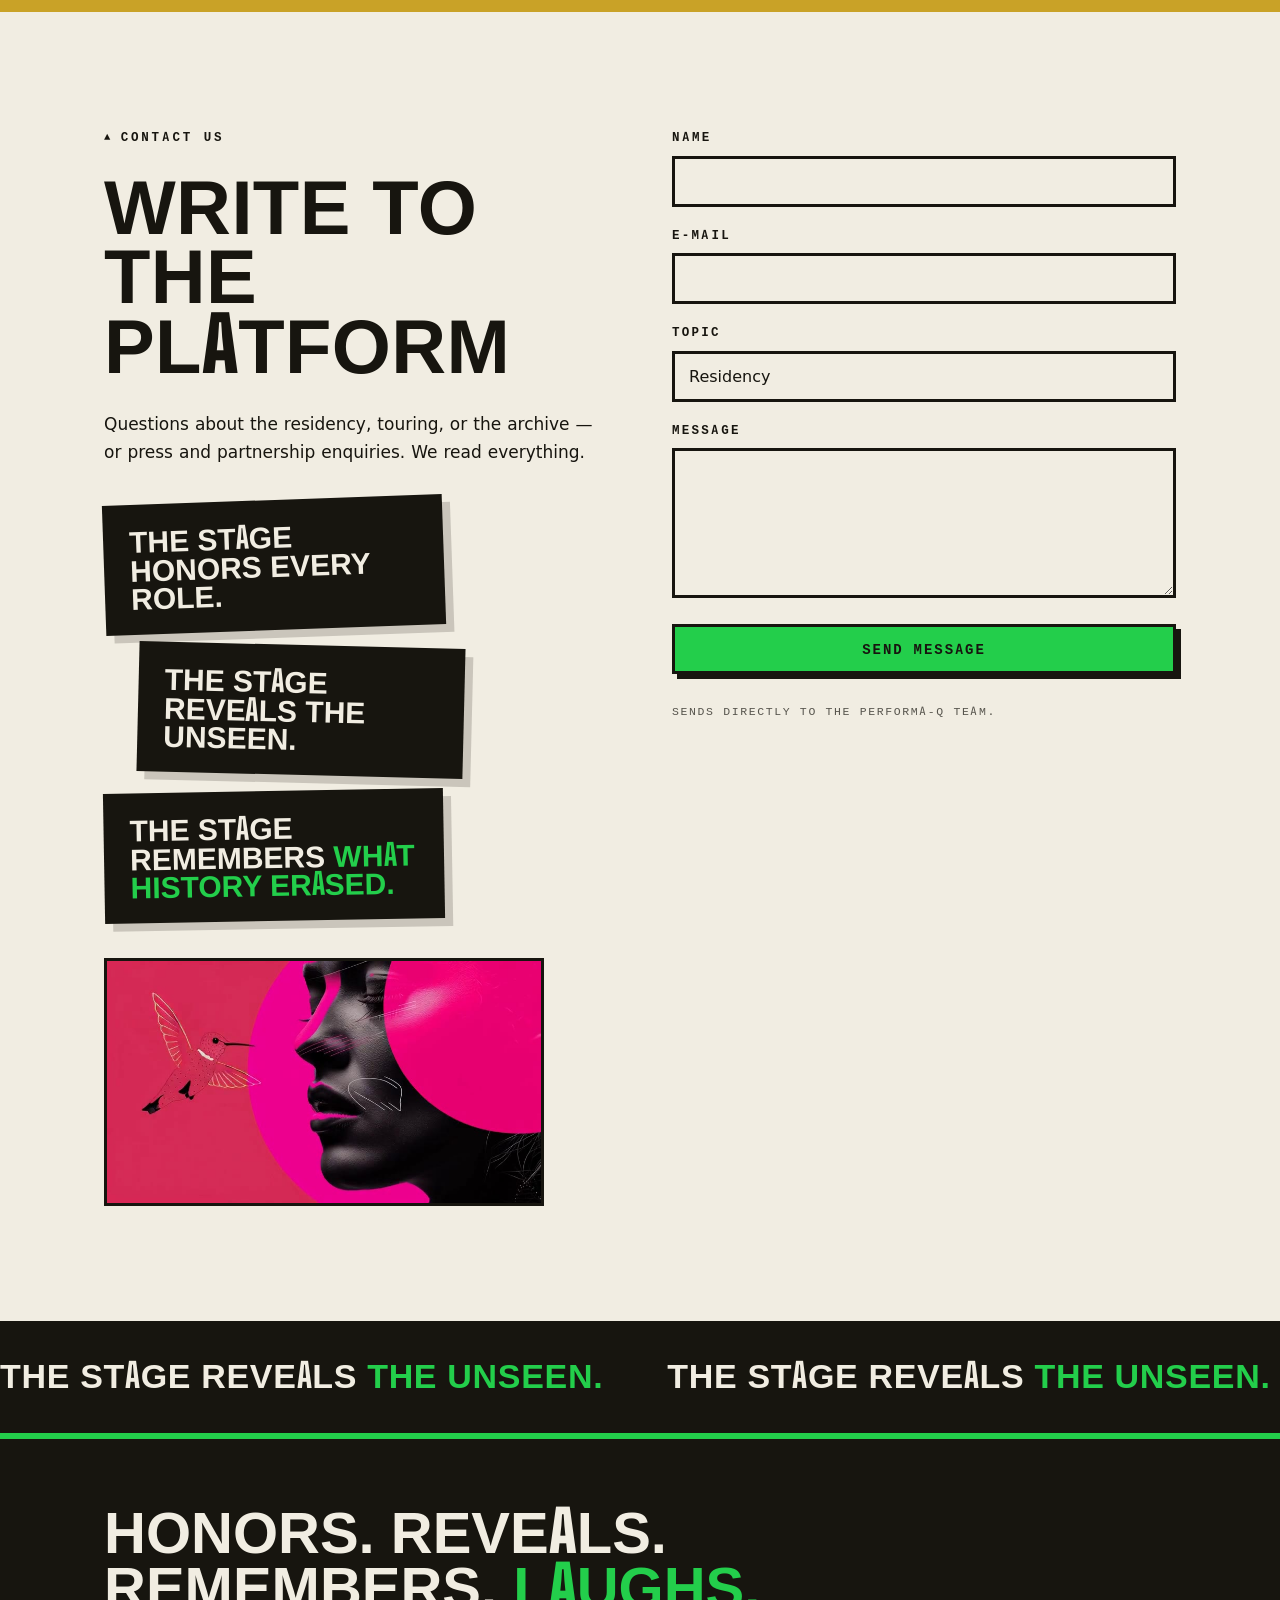
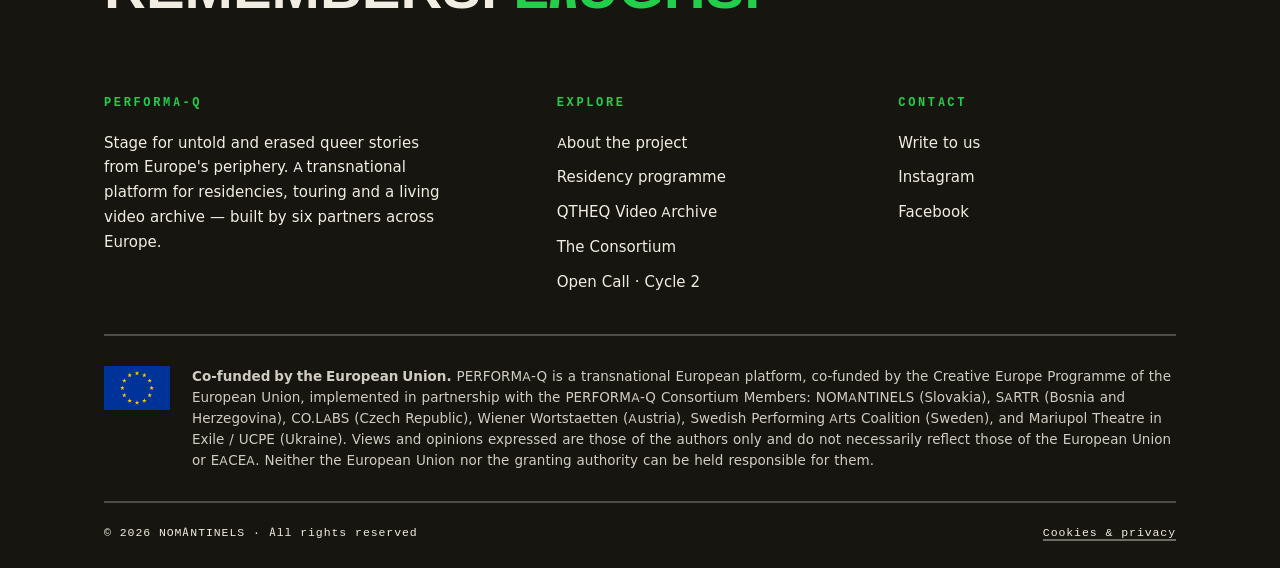
==== commit a6dd4b4b: "Cycle 2: artistic fee range 1,500–6,000 Co-Authored-By: Claude Fable 5.1 <noreply@anthropic.com> Cla" ====
--- a/index.html
+++ b/index.html
@@ -11,7 +11,7 @@
 <meta property="og:url" content="https://www.performa-q.eu/">
 <meta property="og:image" content="https://www.performa-q.eu/img/hero-home.webp">
 <link rel="icon" href="data:image/svg+xml,%3Csvg xmlns='http://www.w3.org/2000/svg' viewBox='0 0 64 64'%3E%3Crect width='64' height='64' fill='%2317150F'/%3E%3Cpath d='M17 40 L25 24 L33 40 Z' fill='%2323CE4B'/%3E%3Ctext x='38' y='42' font-family='Arial Black,Arial' font-size='26' font-weight='900' fill='%23F1EDE2'%3EQ%3C/text%3E%3C/svg%3E">
-<link rel="stylesheet" href="css/style.css?v=1792592481">
+<link rel="stylesheet" href="css/style.css?v=1792596628">
 </head>
 <body>
 <a class="skip-link" href="#main">Skip to content</a>
@@ -70,7 +70,7 @@
     <div class="grid-2" style="align-items:center">
       <div class="rv">
         <h2>Six residencies.<br>Six hosts.<br>Cycle 2 is open.</h2>
-        <p style="margin-top:20px">Performing artists, directors, playwrights and collectives working with queer identity and marginalisation in and from Europe's periphery — this stage is built for you and with you. Artistic fee €4,000 – 6,000, travel and stay covered, residencies March – October 2027. The host you choose matters.</p>
+        <p style="margin-top:20px">Performing artists, directors, playwrights and collectives working with queer identity and marginalisation in and from Europe's periphery — this stage is built for you and with you. Artistic fee €1,500 – 6,000, travel and stay covered, residencies March – October 2027. The host you choose matters.</p>
         <p style="display:flex;gap:16px;flex-wrap:wrap;margin-top:26px">
           <a class="btn" href="open-call.html">Read the call &amp; apply</a>
         </p>
@@ -238,6 +238,6 @@
     </div>
   </div>
 </footer>
-<script src="js/main.js?v=1792592481"></script>
+<script src="js/main.js?v=1792596628"></script>
 </body>
 </html>
